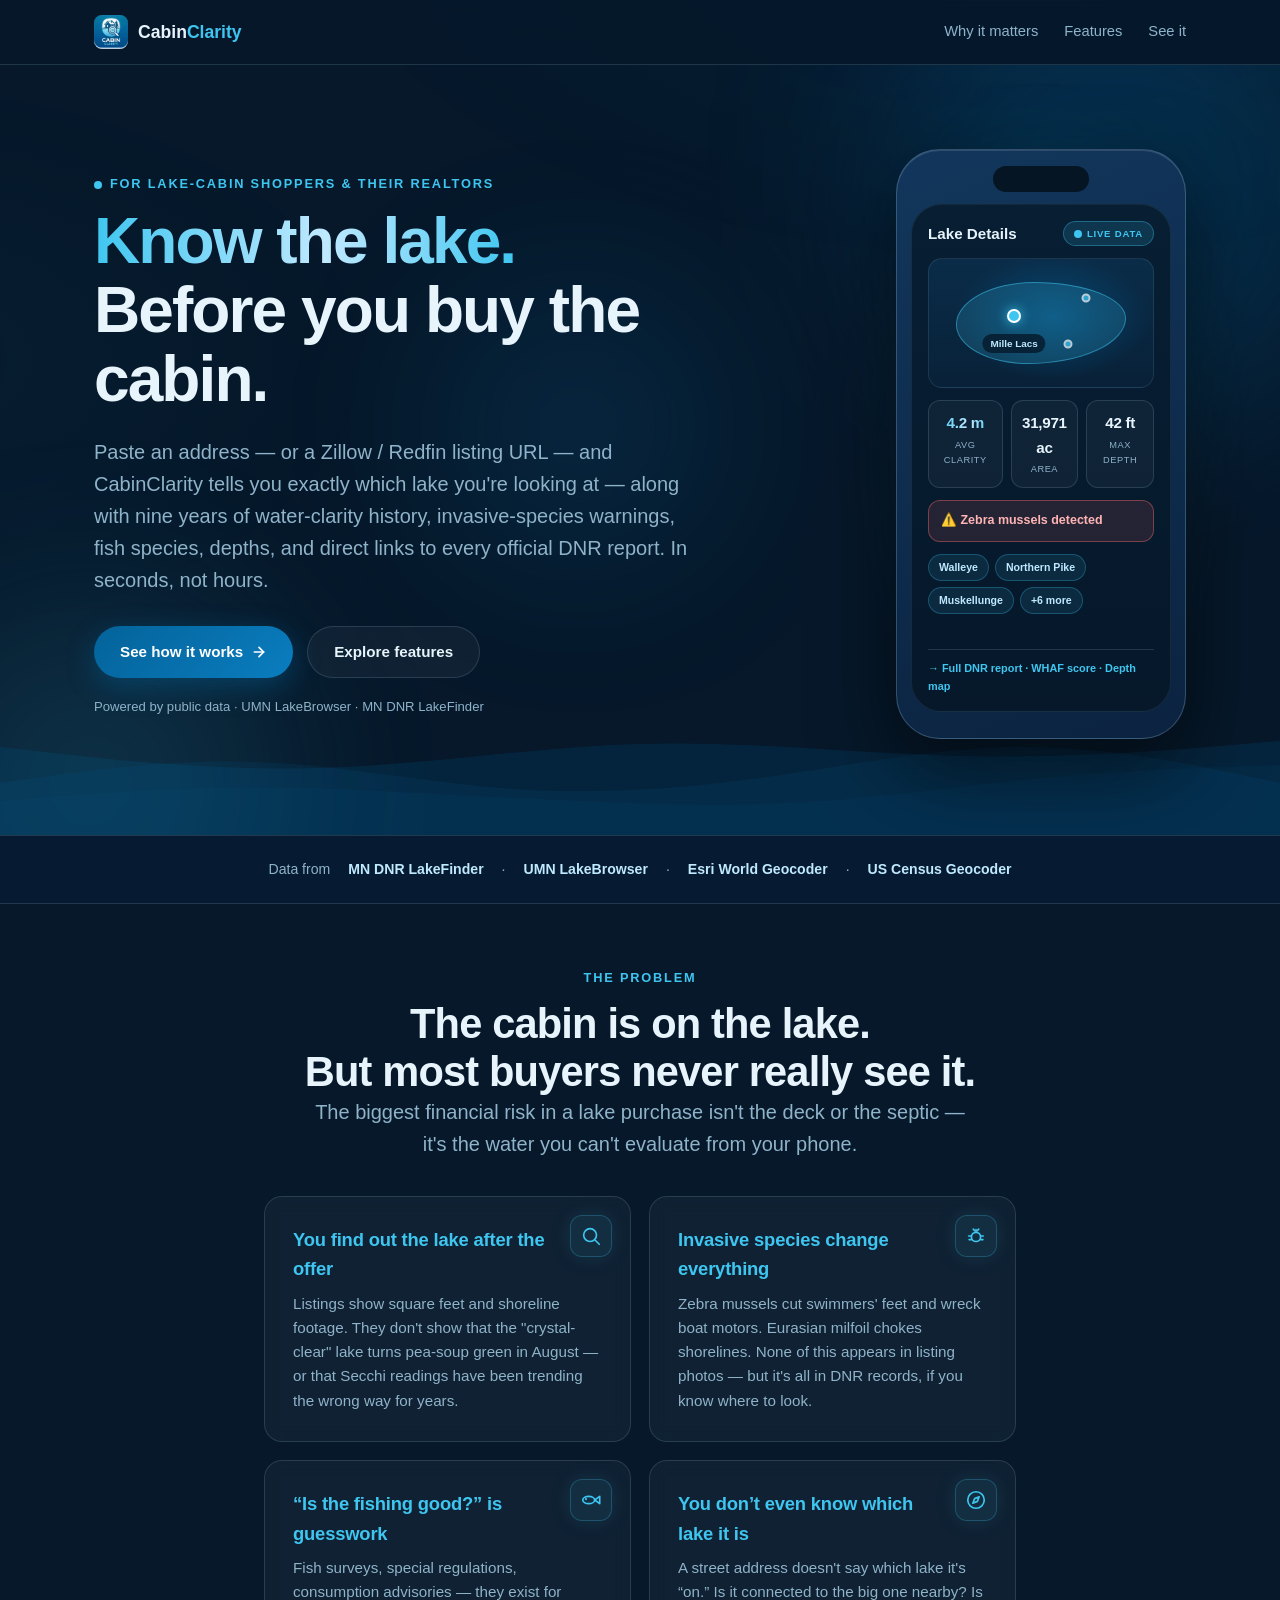
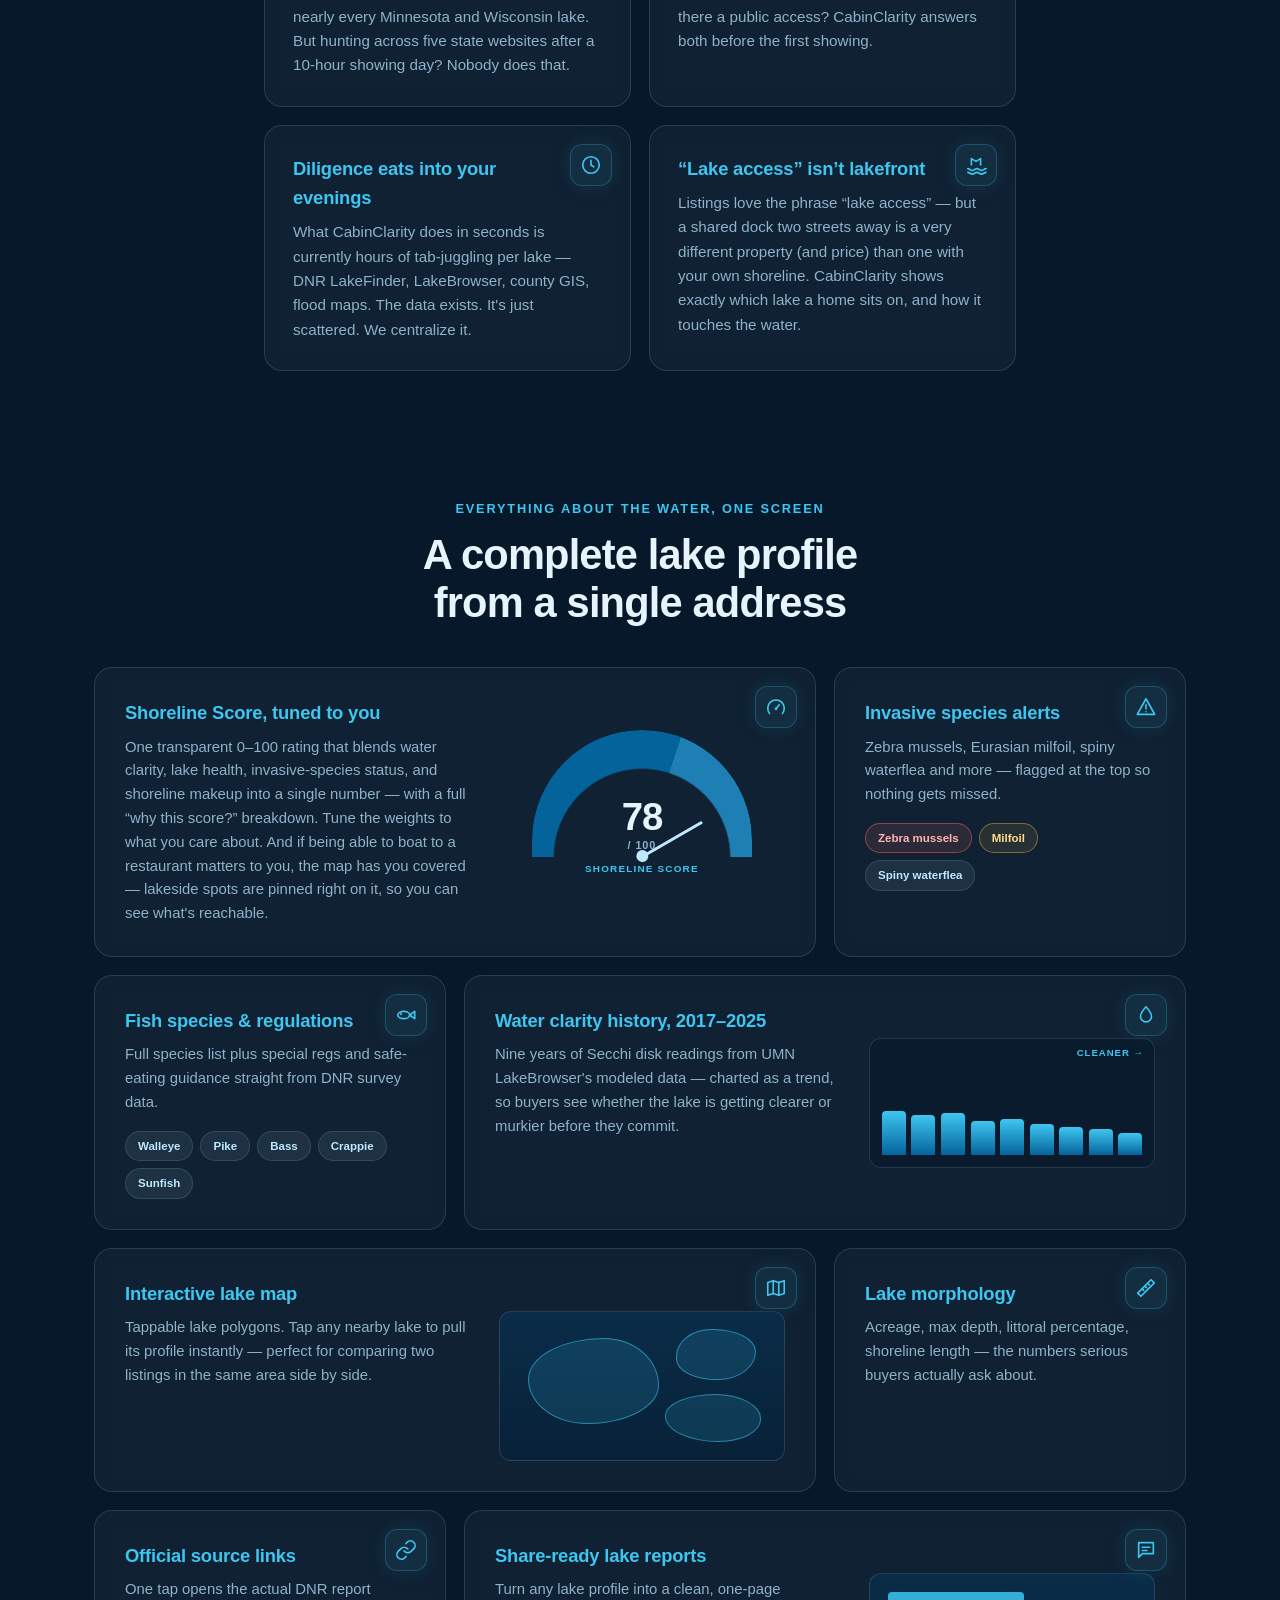
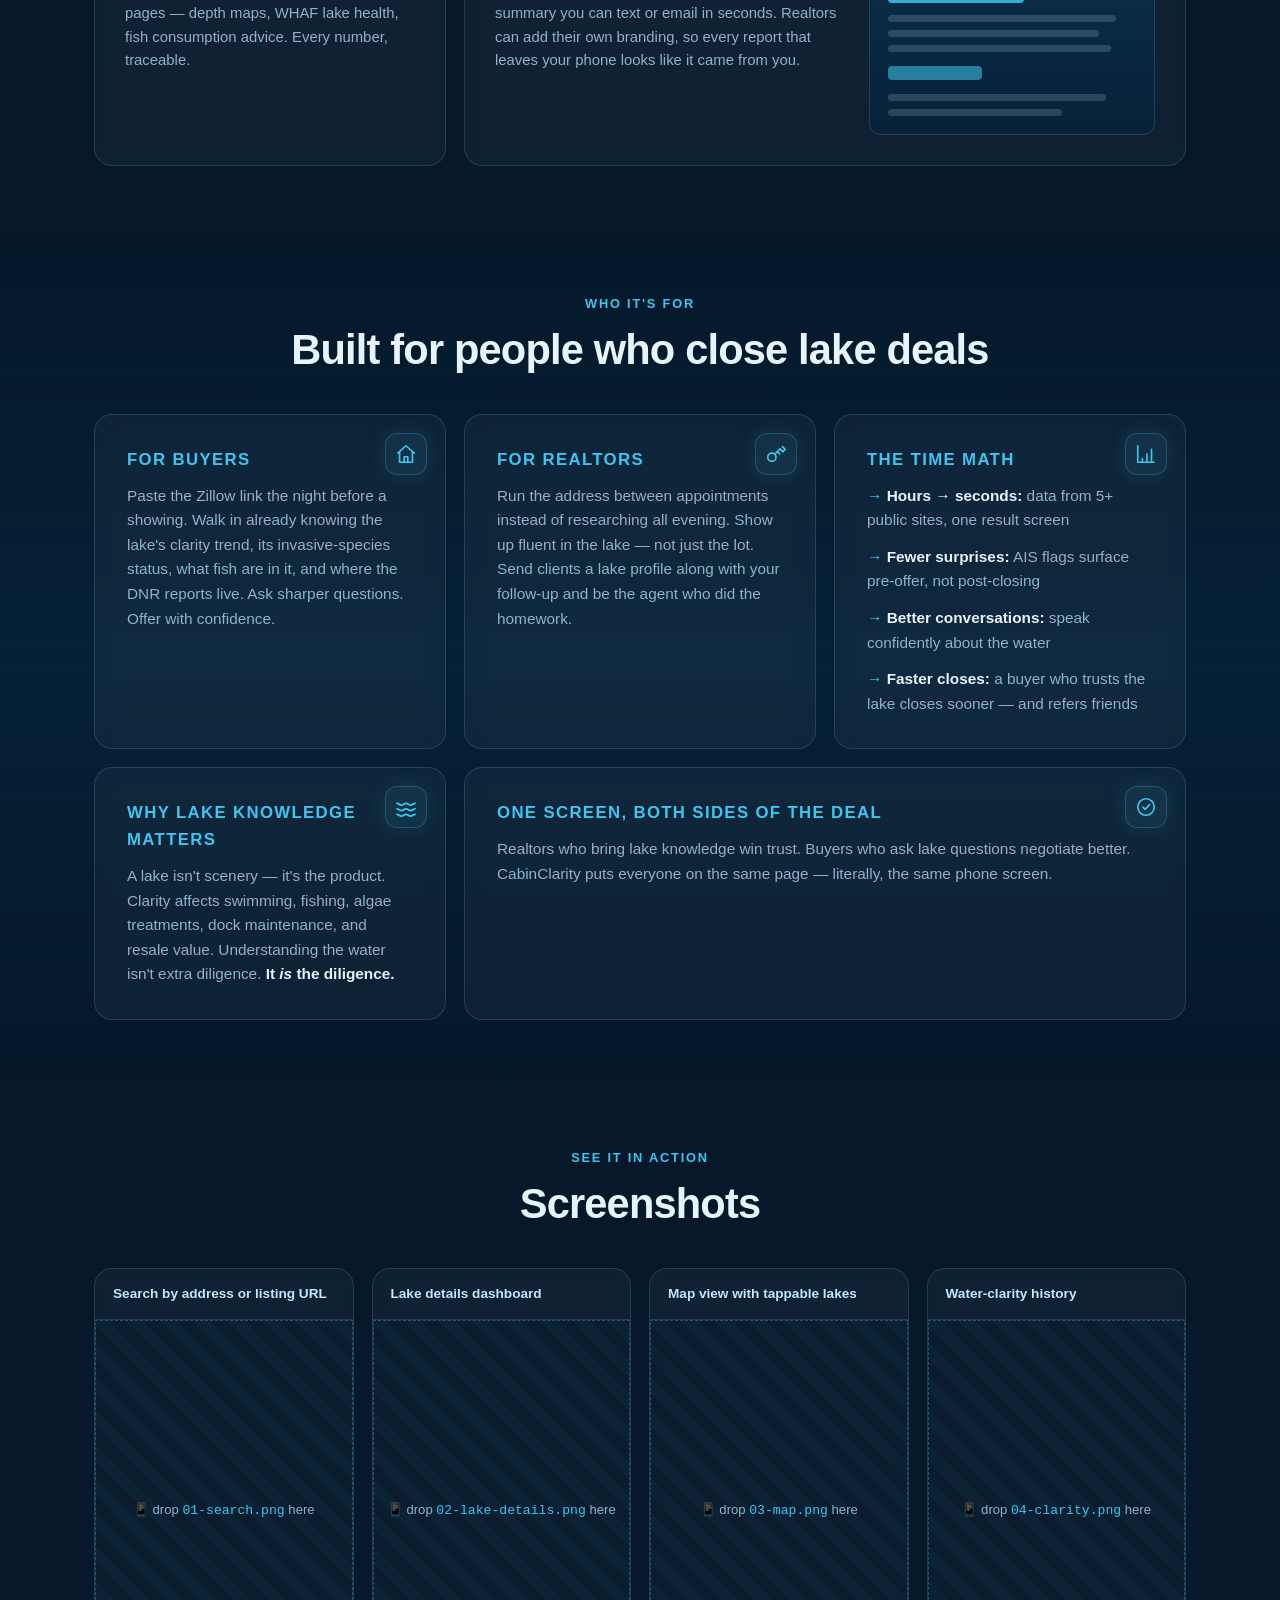
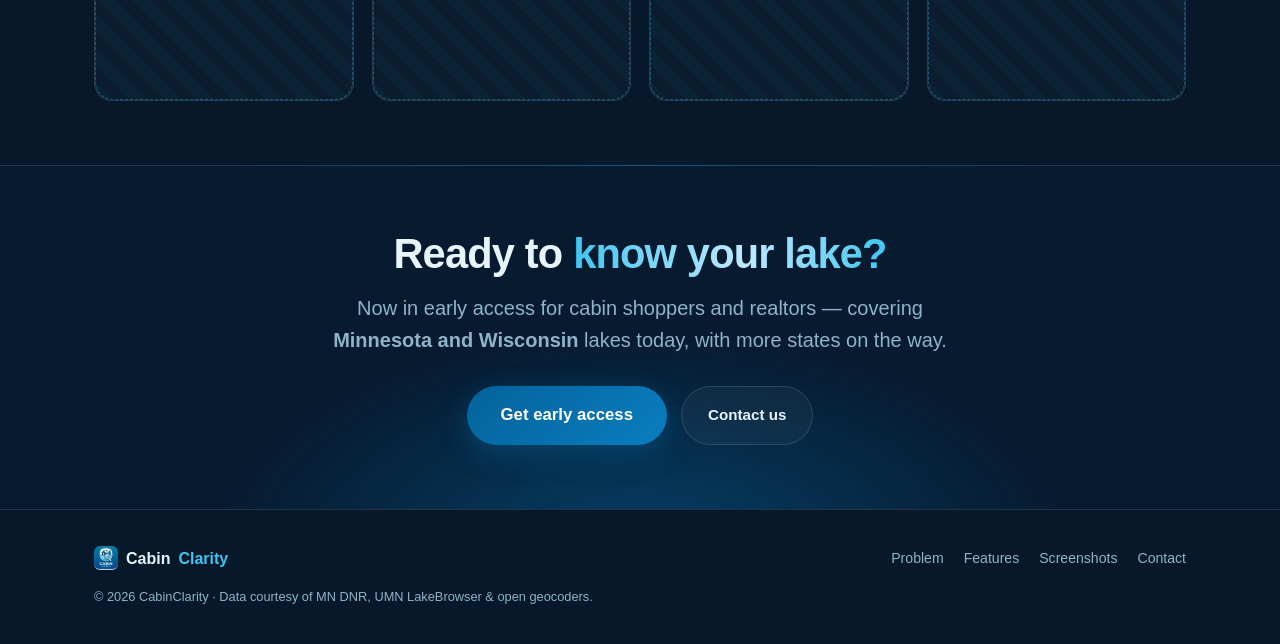
==== index.html @ c96aa9c8 "Marketing site: initial public repo (split from app)" ====
<!doctype html>
<html lang="en" class="no-js">
  <head>
    <meta charset="UTF-8" />
    <meta
      name="viewport"
      content="width=device-width, initial-scale=1.0, viewport-fit=cover"
    />
    <title>CabinClarity — Know the Lake Before You Buy</title>
    <meta
      name="description"
      content="Enter an address or Zillow/Redfin listing URL and instantly see which Minnesota or Wisconsin lake it's on — with clarity history, invasive species alerts, fish species, depth data, and official DNR reports. Built for lake-cabin shoppers and the realtors who serve them. More states coming soon."
    />
    <meta
      property="og:title"
      content="CabinClarity — Know the Lake Before You Buy"
    />
    <meta
      property="og:description"
      content="Clarity history, invasive species, fish lists & DNR deep links for any Minnesota or Wisconsin lake-cabin address. In seconds."
    />
    <meta property="og:type" content="website" />
    <meta property="og:url" content="https://cabinclarity.app/" />
    <meta
      property="og:image"
      content="https://cabinclarity.app/assets/icon.png"
    />
    <meta property="og:site_name" content="CabinClarity" />
    <link rel="canonical" href="https://cabinclarity.app/" />
    <link rel="icon" href="assets/favicon.png" type="image/png" />
    <link rel="apple-touch-icon" href="assets/icon.png" />
    <link rel="stylesheet" href="style.css" />
    <script type="application/ld+json">
      {
        "@context": "https://schema.org",
        "@type": "SoftwareApplication",
        "name": "CabinClarity",
        "operatingSystem": "iOS, Android",
        "url": "https://cabinclarity.app",
        "applicationCategory": "TravelApplication",
        "description": "Know the lake before you buy. Enter a listing address or URL and instantly get water-clarity history, invasive-species alerts, fish species, and official DNR data for that lake. Covers Minnesota and Wisconsin lakes.",
        "offers": { "@type": "Offer", "price": "0", "priceCurrency": "USD" }
      }
    </script>
  </head>
  <body>
    <div class="noise" aria-hidden="true"></div>

    <!-- ===== NAV ===== -->
    <header class="nav reveal">
      <div class="nav-inner container">
        <a class="brand" href="#top" aria-label="CabinClarity home">
          <img
            src="assets/icon.png"
            alt=""
            width="34"
            height="34"
            class="brand-icon"
          />
          <span>Cabin<b>Clarity</b></span>
        </a>
        <nav aria-label="Primary">
          <a href="#problem">Why it matters</a>
          <a href="#features">Features</a>
          <a href="#screens">See it</a>
        </nav>
      </div>
    </header>

    <main id="top">
      <!-- ===== HERO ===== -->
      <section class="hero">
        <div class="hero-bg" aria-hidden="true">
          <div class="orb orb-a"></div>
          <div class="orb orb-b"></div>
          <div class="orb orb-c"></div>
          <svg class="waves" viewBox="0 0 1440 320" preserveAspectRatio="none">
            <path
              fill="#04639A"
              fill-opacity="0.22"
              d="M0,160L60,170.7C120,181,240,203,360,197.3C480,192,600,160,720,154.7C840,149,960,171,1080,176C1200,181,1320,165,1380,157.3L1440,149L1440,320L0,320Z"
            ></path>
            <path
              fill="#04639A"
              fill-opacity="0.16"
              d="M0,224L48,213.3C96,203,192,181,288,186.7C384,192,480,224,576,234.7C672,245,768,235,864,213.3C960,192,1056,160,1152,160C1248,160,1344,192,1392,208L1440,224L1440,320L0,320Z"
            ></path>
            <path
              fill="#04639A"
              fill-opacity="0.10"
              d="M0,256L48,250C96,244,192,232,288,232C384,232,480,244,576,250.7C672,257,768,267,864,261.3C960,256,1056,234,1152,218.7C1248,203,1344,197,1392,194.7L1440,192L1440,320L0,320Z"
            ></path>
          </svg>
        </div>

        <div class="container hero-grid">
          <div class="hero-copy">
            <p class="eyebrow reveal">
              <span class="pulse-dot"></span> For lake-cabin shoppers &amp;
              their realtors
            </p>
            <h1 class="reveal">
              <span class="gradient-text">Know the lake.</span><br />Before you
              buy the cabin.
            </h1>
            <p class="lede reveal">
              Paste an address — or a Zillow / Redfin listing URL — and
              CabinClarity tells you exactly which lake you're looking at —
              along with nine years of water-clarity history, invasive-species
              warnings, fish species, depths, and direct links to every official
              DNR report. In seconds, not hours.
            </p>
            <div class="cta-row reveal">
              <a class="btn btn-primary" href="#screens">
                See how it works
                <svg
                  width="16"
                  height="16"
                  viewBox="0 0 24 24"
                  fill="none"
                  stroke="currentColor"
                  stroke-width="2.5"
                  stroke-linecap="round"
                  stroke-linejoin="round"
                >
                  <path d="M5 12h14"></path>
                  <path d="m12 5 7 7-7 7"></path>
                </svg>
              </a>
              <a class="btn btn-ghost" href="#features">Explore features</a>
            </div>
            <p class="micro reveal">
              Powered by public data · UMN LakeBrowser · MN DNR LakeFinder
            </p>
          </div>

          <!-- CSS-only phone mockup -->
          <div class="phone-wrap reveal">
            <div
              class="phone"
              role="img"
              aria-label="CabinClarity app showing lake details for Mille Lacs Lake"
            >
              <div class="phone-notch"></div>
              <div class="phone-screen">
                <div class="app-header">
                  <span class="app-title">Lake Details</span>
                  <span class="chip chip-live"
                    ><span class="pulse-dot"></span> LIVE DATA</span
                  >
                </div>
                <div class="map-strip" aria-hidden="true">
                  <div class="lake-shape"></div>
                  <div class="pin" style="--x: 38%; --y: 44%"></div>
                  <div class="pin small" style="--x: 70%; --y: 30%"></div>
                  <div class="pin small" style="--x: 62%; --y: 66%"></div>
                  <div class="map-label" style="--x: 38%; --y: 58%">
                    Mille Lacs
                  </div>
                </div>
                <div class="stat-row">
                  <div class="stat">
                    <span class="stat-num gradient-text">4.2 m</span>
                    <span class="stat-label">avg clarity</span>
                  </div>
                  <div class="stat">
                    <span class="stat-num">31,971 ac</span>
                    <span class="stat-label">area</span>
                  </div>
                  <div class="stat">
                    <span class="stat-num">42 ft</span>
                    <span class="stat-label">max depth</span>
                  </div>
                </div>
                <div class="alert-card">⚠️ Zebra mussels detected</div>
                <div class="fish-chips">
                  <span>Walleye</span><span>Northern Pike</span
                  ><span>Muskellunge</span><span>+6 more</span>
                </div>
                <div class="app-footer-link">
                  → Full DNR report · WHAF score · Depth map
                </div>
              </div>
            </div>
            <div class="phone-glow" aria-hidden="true"></div>
          </div>
        </div>
      </section>

      <!-- ===== DATA SOURCES STRIP ===== -->
      <section class="proof reveal">
        <div class="container proof-inner">
          <span>Data from</span>
          <strong>MN DNR LakeFinder</strong>
          <span>·</span>
          <strong>UMN LakeBrowser</strong>
          <span>·</span>
          <strong>Esri World Geocoder</strong>
          <span>·</span>
          <strong>US Census Geocoder</strong>
        </div>
      </section>

      <!-- ===== PROBLEM ===== -->
      <section id="problem" class="section problem">
        <div class="container narrow">
          <p class="eyebrow center reveal">The problem</p>
          <h2 class="center reveal">
            The cabin is on the lake.<br />But most buyers never really see it.
          </h2>
          <p class="center lede reveal">
            The biggest financial risk in a lake purchase isn't the deck or the
            septic — it's the water you can't evaluate from your phone.
          </p>

          <div class="risk-list">
            <article class="risk-card glass reveal">
              <span class="risk-icon" aria-hidden="true"
                ><svg
                  viewBox="0 0 24 24"
                  fill="none"
                  stroke="currentColor"
                  stroke-width="1.8"
                  stroke-linecap="round"
                  stroke-linejoin="round"
                >
                  <circle cx="11" cy="11" r="7"></circle>
                  <path d="m21 21-4.35-4.35"></path></svg
              ></span>
              <h3>You find out the lake after the offer</h3>
              <p>
                Listings show square feet and shoreline footage. They don't show
                that the "crystal-clear" lake turns pea-soup green in August —
                or that Secchi readings have been trending the wrong way for
                years.
              </p>
            </article>
            <article class="risk-card glass reveal">
              <span class="risk-icon" aria-hidden="true"
                ><svg
                  viewBox="0 0 24 24"
                  fill="none"
                  stroke="currentColor"
                  stroke-width="1.8"
                  stroke-linecap="round"
                  stroke-linejoin="round"
                >
                  <circle cx="12" cy="13" r="5"></circle>
                  <path d="M12 8V5"></path>
                  <path d="m9 4.5 1.6 1.8"></path>
                  <path d="M15 4.5 13.4 6.3"></path>
                  <path d="M7 12H4"></path>
                  <path d="M7 16H4.5"></path>
                  <path d="M17 12h3"></path>
                  <path d="M17 16h2.5"></path></svg
              ></span>
              <h3>Invasive species change everything</h3>
              <p>
                Zebra mussels cut swimmers' feet and wreck boat motors. Eurasian
                milfoil chokes shorelines. None of this appears in listing
                photos — but it's all in DNR records, if you know where to look.
              </p>
            </article>
            <article class="risk-card glass reveal">
              <span class="risk-icon" aria-hidden="true"
                ><svg
                  viewBox="0 0 24 24"
                  fill="none"
                  stroke="currentColor"
                  stroke-width="1.8"
                  stroke-linecap="round"
                  stroke-linejoin="round"
                >
                  <ellipse cx="9.5" cy="12" rx="6.5" ry="4"></ellipse>
                  <path d="m16 12 5.5-4v8z"></path>
                  <circle cx="6.5" cy="11" r="0.4"></circle></svg
              ></span>
              <h3>“Is the fishing good?” is guesswork</h3>
              <p>
                Fish surveys, special regulations, consumption advisories — they
                exist for nearly every Minnesota and Wisconsin lake. But hunting
                across five state websites after a 10-hour showing day? Nobody
                does that.
              </p>
            </article>
            <article class="risk-card glass reveal">
              <span class="risk-icon" aria-hidden="true"
                ><svg
                  viewBox="0 0 24 24"
                  fill="none"
                  stroke="currentColor"
                  stroke-width="1.8"
                  stroke-linecap="round"
                  stroke-linejoin="round"
                >
                  <circle cx="12" cy="12" r="9"></circle>
                  <path d="m15.5 8.5-2 5-5 2 2-5z"></path></svg
              ></span>
              <h3>You don’t even know which lake it is</h3>
              <p>
                A street address doesn't say which lake it's “on.” Is it
                connected to the big one nearby? Is there a public access?
                CabinClarity answers both before the first showing.
              </p>
            </article>
            <article class="risk-card glass reveal">
              <span class="risk-icon" aria-hidden="true"
                ><svg
                  viewBox="0 0 24 24"
                  fill="none"
                  stroke="currentColor"
                  stroke-width="1.8"
                  stroke-linecap="round"
                  stroke-linejoin="round"
                >
                  <circle cx="12" cy="12" r="9"></circle>
                  <path d="M12 7v5l3 2"></path></svg
              ></span>
              <h3>Diligence eats into your evenings</h3>
              <p>
                What CabinClarity does in seconds is currently hours of
                tab-juggling per lake — DNR LakeFinder, LakeBrowser, county GIS,
                flood maps. The data exists. It's just scattered. We centralize
                it.
              </p>
            </article>

            <article class="risk-card glass reveal">
              <span class="risk-icon" aria-hidden="true"
                ><svg
                  viewBox="0 0 24 24"
                  fill="none"
                  stroke="currentColor"
                  stroke-width="1.8"
                  stroke-linecap="round"
                  stroke-linejoin="round"
                >
                  <path
                    d="M3 16c2.5 0 2.5 2 5 2s2.5-2 5-2 2.5 2 5 2 2.5-2 5-2"
                  ></path>
                  <path
                    d="M3 20c2.5 0 2.5 2 5 2s2.5-2 5-2 2.5 2 5 2 2.5-2 5-2"
                  ></path>
                  <path d="M7 12V5l5 3 5-3v7"></path>
                </svg>
              </span>
              <h3>“Lake access” isn’t lakefront</h3>
              <p>
                Listings love the phrase “lake access” — but a shared dock two
                streets away is a very different property (and price) than one
                with your own shoreline. CabinClarity shows exactly which lake a
                home sits on, and how it touches the water.
              </p>
            </article>
          </div>
        </div>
      </section>

      <!-- ===== FEATURES BENTO ===== -->
      <section id="features" class="section features">
        <div class="container">
          <p class="eyebrow center reveal">
            Everything about the water, one screen
          </p>
          <h2 class="center reveal">
            A complete lake profile<br />from a single address
          </h2>

          <div class="bento">
            <article class="bento-item wide glass reveal">
              <div class="bento-content">
                <span class="bento-icon" aria-hidden="true"
                  ><svg
                    viewBox="0 0 24 24"
                    fill="none"
                    stroke="currentColor"
                    stroke-width="1.8"
                    stroke-linecap="round"
                    stroke-linejoin="round"
                  >
                    <path d="M5 19a9 9 0 1 1 14 0"></path>
                    <path d="m12 14 3.5-4.5"></path>
                    <circle cx="12" cy="14" r="0.6"></circle></svg
                ></span>
                <h3>Shoreline Score, tuned to you</h3>
                <p>
                  One transparent 0–100 rating that blends water clarity, lake
                  health, invasive-species status, and shoreline makeup into a
                  single number — with a full “why this score?” breakdown. Tune
                  the weights to what you care about. And if being able to boat
                  to a restaurant matters to you, the map has you covered —
                  lakeside spots are pinned right on it, so you can see what's
                  reachable.
                </p>
              </div>
              <div
                class="gauge"
                role="img"
                aria-label="Example Shoreline Score gauge showing 78 out of 100"
              >
                <div class="gauge-arc"></div>
                <div class="gauge-needle"></div>
                <div class="gauge-readout"><b>78</b><span>/ 100</span></div>
                <em>Shoreline Score</em>
              </div>
            </article>

            <article class="bento-item glass reveal">
              <span class="bento-icon" aria-hidden="true"
                ><svg
                  viewBox="0 0 24 24"
                  fill="none"
                  stroke="currentColor"
                  stroke-width="1.8"
                  stroke-linecap="round"
                  stroke-linejoin="round"
                >
                  <path d="M12 3 2.5 20h19L12 3z"></path>
                  <path d="M12 9.5V14"></path>
                  <path d="M12 17.2h.01"></path></svg
              ></span>
              <h3>Invasive species alerts</h3>
              <p>
                Zebra mussels, Eurasian milfoil, spiny waterflea and more —
                flagged at the top so nothing gets missed.
              </p>
              <ul class="taglist" aria-hidden="true">
                <li class="danger">Zebra mussels</li>
                <li class="warn">Milfoil</li>
                <li>Spiny waterflea</li>
              </ul>
            </article>

            <article class="bento-item glass reveal">
              <span class="bento-icon" aria-hidden="true"
                ><svg
                  viewBox="0 0 24 24"
                  fill="none"
                  stroke="currentColor"
                  stroke-width="1.8"
                  stroke-linecap="round"
                  stroke-linejoin="round"
                >
                  <ellipse cx="9.5" cy="12" rx="6.5" ry="4"></ellipse>
                  <path d="m16 12 5.5-4v8z"></path>
                  <circle cx="6.5" cy="11" r="0.4"></circle></svg
              ></span>
              <h3>Fish species &amp; regulations</h3>
              <p>
                Full species list plus special regs and safe-eating guidance
                straight from DNR survey data.
              </p>
              <ul class="taglist" aria-hidden="true">
                <li>Walleye</li>
                <li>Pike</li>
                <li>Bass</li>
                <li>Crappie</li>
                <li>Sunfish</li>
              </ul>
            </article>

            <article class="bento-item wide glass reveal">
              <div class="bento-content">
                <span class="bento-icon" aria-hidden="true"
                  ><svg
                    viewBox="0 0 24 24"
                    fill="none"
                    stroke="currentColor"
                    stroke-width="1.8"
                    stroke-linecap="round"
                    stroke-linejoin="round"
                  >
                    <path
                      d="M12 3s6 6.6 6 10.5a6 6 0 0 1-12 0C6 9.6 12 3 12 3z"
                    ></path></svg
                ></span>
                <h3>Water clarity history, 2017–2025</h3>
                <p>
                  Nine years of Secchi disk readings from UMN LakeBrowser's
                  modeled data — charted as a trend, so buyers see whether the
                  lake is getting clearer or murkier before they commit.
                </p>
              </div>
              <div
                class="chart"
                role="img"
                aria-label="Example water clarity trend improving year over year"
              >
                <span style="--v: 42%"></span><span style="--v: 38%"></span
                ><span style="--v: 40%"></span><span style="--v: 33%"></span
                ><span style="--v: 35%"></span><span style="--v: 30%"></span
                ><span style="--v: 27%"></span><span style="--v: 25%"></span
                ><span style="--v: 21%"></span>
                <em>Cleaner →</em>
              </div>
            </article>

            <article class="bento-item wide glass reveal">
              <div class="bento-content">
                <span class="bento-icon" aria-hidden="true"
                  ><svg
                    viewBox="0 0 24 24"
                    fill="none"
                    stroke="currentColor"
                    stroke-width="1.8"
                    stroke-linecap="round"
                    stroke-linejoin="round"
                  >
                    <path d="M9 4 3 6v14l6-2 6 2 6-2V4l-6 2-6-2z"></path>
                    <path d="M9 4v14"></path>
                    <path d="M15 6v14"></path></svg
                ></span>
                <h3>Interactive lake map</h3>
                <p>
                  Tappable lake polygons. Tap any nearby lake to pull its
                  profile instantly — perfect for comparing two listings in the
                  same area side by side.
                </p>
              </div>
              <div class="mini-map" aria-hidden="true">
                <div class="polygon p1"></div>
                <div class="polygon p2"></div>
                <div class="polygon p3"></div>
              </div>
            </article>

            <article class="bento-item glass reveal">
              <span class="bento-icon" aria-hidden="true"
                ><svg
                  viewBox="0 0 24 24"
                  fill="none"
                  stroke="currentColor"
                  stroke-width="1.8"
                  stroke-linecap="round"
                  stroke-linejoin="round"
                >
                  <path d="M3 17.5 17.5 3 21 6.5 6.5 21z"></path>
                  <path d="m8 13 1.5 1.5"></path>
                  <path d="m11 10 1.5 1.5"></path>
                  <path d="m14 7 1.5 1.5"></path></svg
              ></span>
              <h3>Lake morphology</h3>
              <p>
                Acreage, max depth, littoral percentage, shoreline length — the
                numbers serious buyers actually ask about.
              </p>
            </article>

            <article class="bento-item solo glass reveal">
              <span class="bento-icon" aria-hidden="true"
                ><svg
                  viewBox="0 0 24 24"
                  fill="none"
                  stroke="currentColor"
                  stroke-width="1.8"
                  stroke-linecap="round"
                  stroke-linejoin="round"
                >
                  <path
                    d="M10 13a5 5 0 0 0 7.54.54l3-3a5 5 0 0 0-7.07-7.07l-1.72 1.71"
                  ></path>
                  <path
                    d="M14 11a5 5 0 0 0-7.54-.54l-3 3a5 5 0 0 0 7.07 7.07l1.71-1.71"
                  ></path></svg
              ></span>
              <h3>Official source links</h3>
              <p>
                One tap opens the actual DNR report pages — depth maps, WHAF
                lake health, fish consumption advice. Every number, traceable.
              </p>
            </article>

            <article class="bento-item wide glass reveal">
              <div class="bento-content">
                <span class="bento-icon" aria-hidden="true"
                  ><svg
                    viewBox="0 0 24 24"
                    fill="none"
                    stroke="currentColor"
                    stroke-width="1.8"
                    stroke-linecap="round"
                    stroke-linejoin="round"
                  >
                    <path d="M4 4h16v12H8l-4 4V4z"></path>
                    <path d="M8 9h8"></path>
                    <path d="M8 12.5h5"></path></svg
                ></span>
                <h3>Share-ready lake reports</h3>
                <p>
                  Turn any lake profile into a clean, one-page summary you can
                  text or email in seconds. Realtors can add their own branding,
                  so every report that leaves your phone looks like it came from
                  you.
                </p>
              </div>
              <div class="mini-doc" aria-hidden="true">
                <i class="doc-title"></i>
                <i></i><i></i><i></i>
                <i class="doc-score"></i>
                <i></i><i></i>
              </div>
            </article>
          </div>
        </div>
      </section>

      <!-- ===== AUDIENCE / TIME SAVED ===== -->
      <section class="section audience">
        <div class="container">
          <p class="eyebrow center reveal">Who it's for</p>
          <h2 class="center reveal">Built for people who close lake deals</h2>

          <div class="audience-grid">
            <article class="glass audience-card reveal">
              <span class="big-emoji" aria-hidden="true"
                ><svg
                  viewBox="0 0 24 24"
                  fill="none"
                  stroke="currentColor"
                  stroke-width="1.8"
                  stroke-linecap="round"
                  stroke-linejoin="round"
                >
                  <path d="m3 11 9-8 9 8"></path>
                  <path d="M5 9.5V21h14V9.5"></path>
                  <path d="M10 21v-6h4v6"></path></svg
              ></span>
              <h3>For Buyers</h3>
              <p>
                Paste the Zillow link the night before a showing. Walk in
                already knowing the lake's clarity trend, its invasive-species
                status, what fish are in it, and where the DNR reports live. Ask
                sharper questions. Offer with confidence.
              </p>
            </article>
            <article class="glass audience-card reveal">
              <span class="big-emoji" aria-hidden="true"
                ><svg
                  viewBox="0 0 24 24"
                  fill="none"
                  stroke="currentColor"
                  stroke-width="1.8"
                  stroke-linecap="round"
                  stroke-linejoin="round"
                >
                  <circle cx="7.5" cy="15.5" r="4.5"></circle>
                  <path d="m10.7 12.3 5.3-5.3"></path>
                  <path d="m13.5 9.5 2.5 2.5"></path>
                  <path d="m16.5 6.5 3 3"></path>
                  <path d="M19.5 9.5 22 7l-3-3"></path></svg
              ></span>
              <h3>For Realtors</h3>
              <p>
                Run the address between appointments instead of researching all
                evening. Show up fluent in the lake — not just the lot. Send
                clients a lake profile along with your follow-up and be the
                agent who did the homework.
              </p>
            </article>
            <article class="glass audience-card reveal">
              <span class="big-emoji" aria-hidden="true"
                ><svg
                  viewBox="0 0 24 24"
                  fill="none"
                  stroke="currentColor"
                  stroke-width="1.8"
                  stroke-linecap="round"
                  stroke-linejoin="round"
                >
                  <path d="M3 3v18h18"></path>
                  <path d="M8 17v4"></path>
                  <path d="M13 12v9"></path>
                  <path d="M18 7v14"></path></svg
              ></span>
              <h3>The time math</h3>
              <ul>
                <li>
                  <b>Hours → seconds:</b> data from 5+ public sites, one result
                  screen
                </li>
                <li>
                  <b>Fewer surprises:</b> AIS flags surface pre-offer, not
                  post-closing
                </li>
                <li>
                  <b>Better conversations:</b> speak confidently about the water
                </li>
                <li>
                  <b>Faster closes:</b> a buyer who trusts the lake closes
                  sooner — and refers friends
                </li>
              </ul>
            </article>
            <article class="glass audience-card reveal">
              <span class="big-emoji" aria-hidden="true"
                ><svg
                  viewBox="0 0 24 24"
                  fill="none"
                  stroke="currentColor"
                  stroke-width="1.8"
                  stroke-linecap="round"
                  stroke-linejoin="round"
                >
                  <path
                    d="M2 8c2.5 0 2.5 2 5 2s2.5-2 5-2 2.5 2 5 2 2.5-2 5-2"
                  ></path>
                  <path
                    d="M2 14c2.5 0 2.5 2 5 2s2.5-2 5-2 2.5 2 5 2 2.5-2 5-2"
                  ></path>
                  <path
                    d="M2 20c2.5 0 2.5 2 5 2s2.5-2 5-2 2.5 2 5 2 2.5-2 5-2"
                  ></path></svg
              ></span>
              <h3>Why lake knowledge matters</h3>
              <p>
                A lake isn't scenery — it's the product. Clarity affects
                swimming, fishing, algae treatments, dock maintenance, and
                resale value. Understanding the water isn't extra diligence.
                <b>It <em>is</em> the diligence.</b>
              </p>
            </article>
            <article class="glass audience-card full reveal">
              <span class="big-emoji" aria-hidden="true"
                ><svg
                  viewBox="0 0 24 24"
                  fill="none"
                  stroke="currentColor"
                  stroke-width="1.8"
                  stroke-linecap="round"
                  stroke-linejoin="round"
                >
                  <circle cx="12" cy="12" r="9"></circle>
                  <path d="m8.5 12 2.5 2.5 5-5"></path></svg
              ></span>
              <h3>One screen, both sides of the deal</h3>
              <p>
                Realtors who bring lake knowledge win trust. Buyers who ask lake
                questions negotiate better. CabinClarity puts everyone on the
                same page — literally, the same phone screen.
              </p>
            </article>
          </div>
        </div>
      </section>

      <!-- ===== SCREENSHOTS ===== -->
      <section id="screens" class="section screens">
        <div class="container">
          <p class="eyebrow center reveal">See it in action</p>
          <h2 class="center reveal">Screenshots</h2>
          <div class="shot-grid">
            <figure class="shot glass reveal">
              <figcaption>Search by address or listing URL</figcaption>
              <div class="shot-img placeholder">
                <span>📱 drop <code>01-search.png</code> here</span>
              </div>
            </figure>
            <figure class="shot glass reveal">
              <figcaption>Lake details dashboard</figcaption>
              <div class="shot-img placeholder">
                <span>📱 drop <code>02-lake-details.png</code> here</span>
              </div>
            </figure>
            <figure class="shot glass reveal">
              <figcaption>Map view with tappable lakes</figcaption>
              <div class="shot-img placeholder">
                <span>📱 drop <code>03-map.png</code> here</span>
              </div>
            </figure>
            <figure class="shot glass reveal">
              <figcaption>Water-clarity history</figcaption>
              <div class="shot-img placeholder">
                <span>📱 drop <code>04-clarity.png</code> here</span>
              </div>
            </figure>
          </div>
        </div>
      </section>

      <!-- ===== FINAL CTA ===== -->
      <section class="section final-cta">
        <div class="container narrow center">
          <h2 class="reveal">
            Ready to <span class="gradient-text">know your lake?</span>
          </h2>
          <p class="lede center reveal">
            Now in early access for cabin shoppers and realtors — covering
            <strong>Minnesota and Wisconsin</strong> lakes today, with more
            states on the way.
          </p>
          <div class="cta-row center reveal">
            <a
              class="btn btn-primary btn-lg"
              href="mailto:hello@cabinclarity.app?subject=Early%20access"
              >Get early access</a
            >
            <a class="btn btn-ghost" href="mailto:hello@cabinclarity.app"
              >Contact us</a
            >
          </div>
        </div>
      </section>
    </main>

    <footer class="footer">
      <div class="container footer-inner">
        <div class="footer-brand">
          <img src="assets/icon.png" alt="" width="24" height="24" /> Cabin<b
            >Clarity</b
          >
        </div>
        <nav aria-label="Footer">
          <a href="#problem">Problem</a>
          <a href="#features">Features</a>
          <a href="#screens">Screenshots</a>
          <a href="mailto:hello@cabinclarity.app">Contact</a>
        </nav>
        <small
          >© 2026 CabinClarity · Data courtesy of MN DNR, UMN LakeBrowser &amp;
          open geocoders.</small
        >
      </div>
    </footer>

    <script src="script.js" defer></script>
  </body>
</html>
---- style.css ----
/* ============================================================
   CabinClarity marketing site — style.css
   Palette derived from assets/images/icon.png:
     navy    #06182A  (page background, deep water)
     brand   #04639A  (primary blue, icon base)
     cyan    #3EC6F0  (accent, icon highlight)
     ice     #BFE9FF  (subtle text/borders)
   No frameworks. No build step. Pure CSS.
   ============================================================ */

:root {
  --navy: #06182a;
  --navy-2: #0a2440;
  --brand: #04639a;
  --cyan: #3ec6f0;
  --ice: #bfe9ff;
  --text: #e8f4fc;
  --muted: #8fb3c9;
  --glass: rgba(255, 255, 255, 0.04);
  --glass-border: rgba(191, 233, 255, 0.14);
  --danger: #ff6b6b;
  --warn: #ffc24b;
  --radius: 18px;
  --container: 1140px;
  --font:
    -apple-system, BlinkMacSystemFont, "Segoe UI", Roboto, "Helvetica Neue",
    Arial, sans-serif;
}

* {
  margin: 0;
  padding: 0;
  box-sizing: border-box;
}

html {
  scroll-behavior: smooth;
  scroll-padding-top: 84px;
}

@media (prefers-reduced-motion: reduce) {
  html {
    scroll-behavior: auto;
  }
  *,
  *::before,
  *::after {
    animation-duration: 0.01ms !important;
    animation-iteration-count: 1 !important;
    transition-duration: 0.01ms !important;
  }
  .reveal {
    opacity: 1 !important;
    transform: none !important;
  }
}

body {
  font-family: var(--font);
  background: var(--navy);
  color: var(--text);
  line-height: 1.6;
  overflow-x: hidden;
  -webkit-font-smoothing: antialiased;
}

img {
  max-width: 100%;
  display: block;
}

.container {
  max-width: var(--container);
  margin: 0 auto;
  padding: 0 24px;
}
.container.narrow {
  max-width: 800px;
}
.center {
  text-align: center;
}

/* ---------- background texture ---------- */
.noise {
  position: fixed;
  inset: 0;
  z-index: 0;
  pointer-events: none;
  opacity: 0.35;
  background:
    radial-gradient(
      1200px 600px at 80% -10%,
      rgba(4, 99, 154, 0.28),
      transparent 60%
    ),
    radial-gradient(
      900px 500px at -10% 40%,
      rgba(62, 198, 240, 0.1),
      transparent 60%
    );
}

main {
  position: relative;
  z-index: 1;
}

/* ---------- typography ---------- */
h1 {
  font-size: clamp(2.4rem, 5.5vw, 4rem);
  line-height: 1.08;
  letter-spacing: -0.03em;
  font-weight: 800;
}
h2 {
  font-size: clamp(1.8rem, 4vw, 2.6rem);
  line-height: 1.15;
  letter-spacing: -0.02em;
  font-weight: 800;
}
h3 {
  font-size: 1.15rem;
  font-weight: 700;
  letter-spacing: -0.01em;
}

.gradient-text {
  background: linear-gradient(92deg, var(--cyan), var(--ice) 55%, var(--cyan));
  -webkit-background-clip: text;
  background-clip: text;
  -webkit-text-fill-color: transparent;
  color: transparent;
}

.lede {
  font-size: clamp(1.05rem, 1.8vw, 1.25rem);
  color: var(--muted);
  max-width: 60ch;
}
.lede.center {
  margin-inline: auto;
}

.eyebrow {
  display: inline-flex;
  align-items: center;
  gap: 8px;
  font-size: 0.8rem;
  font-weight: 700;
  letter-spacing: 0.14em;
  text-transform: uppercase;
  color: var(--cyan);
  margin-bottom: 12px;
}
.eyebrow.center {
  display: flex;
  justify-content: center;
}

.micro {
  font-size: 0.82rem;
  color: var(--muted);
  margin-top: 18px;
}

.pulse-dot {
  width: 8px;
  height: 8px;
  border-radius: 50%;
  background: var(--cyan);
  box-shadow: 0 0 0 0 rgba(62, 198, 240, 0.6);
  animation: pulse 2.2s infinite;
  display: inline-block;
  flex: none;
}
@keyframes pulse {
  0% {
    box-shadow: 0 0 0 0 rgba(62, 198, 240, 0.55);
  }
  70% {
    box-shadow: 0 0 0 10px rgba(62, 198, 240, 0);
  }
  100% {
    box-shadow: 0 0 0 0 rgba(62, 198, 240, 0);
  }
}

/* ---------- nav ---------- */
.nav {
  position: sticky;
  top: 0;
  z-index: 50;
  backdrop-filter: blur(14px);
  -webkit-backdrop-filter: blur(14px);
  background: rgba(6, 24, 42, 0.72);
  border-bottom: 1px solid var(--glass-border);
}
.nav-inner {
  display: flex;
  align-items: center;
  justify-content: space-between;
  height: 64px;
}
.brand {
  display: inline-flex;
  align-items: center;
  gap: 10px;
  color: var(--text);
  text-decoration: none;
  font-size: 1.1rem;
  font-weight: 600;
}
.brand b {
  color: var(--cyan);
  font-weight: 800;
}
.brand-icon {
  border-radius: 8px;
}
.nav nav {
  display: flex;
  gap: 26px;
}
.nav nav a {
  color: var(--muted);
  text-decoration: none;
  font-size: 0.92rem;
  font-weight: 500;
  transition: color 0.2s ease;
}
.nav nav a:hover {
  color: var(--cyan);
}
@media (max-width: 640px) {
  .nav nav {
    display: none;
  }
}

/* ---------- buttons ---------- */
.btn {
  display: inline-flex;
  align-items: center;
  gap: 8px;
  padding: 13px 26px;
  border-radius: 999px;
  font-size: 0.95rem;
  font-weight: 700;
  text-decoration: none;
  transition:
    transform 0.2s ease,
    box-shadow 0.2s ease,
    background 0.2s ease;
}
.btn:hover {
  transform: translateY(-2px);
}
.btn-primary {
  background: linear-gradient(135deg, var(--brand), #0a7dbf);
  color: #fff;
  box-shadow: 0 8px 28px rgba(4, 99, 154, 0.45);
}
.btn-primary:hover {
  box-shadow: 0 12px 36px rgba(62, 198, 240, 0.35);
}
.btn-ghost {
  color: var(--text);
  border: 1px solid var(--glass-border);
  background: var(--glass);
}
.btn-ghost:hover {
  border-color: var(--cyan);
  color: var(--cyan);
}
.btn-lg {
  padding: 16px 34px;
  font-size: 1.05rem;
}
.cta-row {
  display: flex;
  gap: 14px;
  flex-wrap: wrap;
  margin-top: 30px;
}
.cta-row.center {
  justify-content: center;
}

/* ---------- glass card base ---------- */
.glass {
  background: var(--glass);
  border: 1px solid var(--glass-border);
  border-radius: var(--radius);
  backdrop-filter: blur(8px);
  -webkit-backdrop-filter: blur(8px);
}

/* ---------- icons: corner badge chips ----------
   Icons are absolutely-positioned glass chips in each card's top-right
   corner, so titles run the full card width and no icon row eats space. */
.risk-icon svg,
.bento-icon svg,
.big-emoji svg {
  width: 22px;
  height: 22px;
}
.risk-card,
.audience-card {
  position: relative; /* anchors their chips */
}
/* NOTE: .bento-content must stay unpositioned so .bento-icon chips anchor
   to .bento-item's corner on BOTH square and wide cards. */
.risk-icon,
.bento-icon,
.big-emoji {
  color: var(--cyan);
  position: absolute;
  top: 18px;
  right: 18px;
  display: inline-flex;
  align-items: center;
  justify-content: center;
  width: 42px;
  height: 42px;
  border-radius: 12px;
  background: rgba(62, 198, 240, 0.08);
  border: 1px solid rgba(62, 198, 240, 0.25);
  box-shadow: 0 0 22px rgba(62, 198, 240, 0.12);
  transition:
    transform 0.25s ease,
    box-shadow 0.25s ease;
}
.risk-card:hover .risk-icon,
.bento-item:hover .bento-icon,
.audience-card:hover .big-emoji {
  transform: translateY(-2px) scale(1.05);
  box-shadow: 0 4px 28px rgba(62, 198, 240, 0.3);
}

/* ---------- sections (tight vertical rhythm) ---------- */
.section {
  padding: 64px 0;
  position: relative;
}
@media (max-width: 640px) {
  .section {
    padding: 48px 0;
  }
}

/* ---------- hero ---------- */
.hero {
  position: relative;
  padding: 84px 0 96px;
  overflow: hidden;
}
.hero-grid {
  display: grid;
  grid-template-columns: 1.15fr 0.85fr;
  gap: 48px;
  align-items: center;
  position: relative;
  z-index: 2;
}
@media (max-width: 900px) {
  .hero-grid {
    grid-template-columns: 1fr;
  }
  .phone-wrap {
    justify-self: center;
  }
}

.hero-bg {
  position: absolute;
  inset: 0;
  z-index: 0;
}
.orb {
  position: absolute;
  border-radius: 50%;
  filter: blur(90px);
  opacity: 0.5;
  animation: drift 14s ease-in-out infinite alternate;
}
.orb-a {
  width: 480px;
  height: 480px;
  background: rgba(4, 99, 154, 0.55);
  top: -120px;
  right: -80px;
}
.orb-b {
  width: 380px;
  height: 380px;
  background: rgba(62, 198, 240, 0.28);
  bottom: -140px;
  left: -100px;
  animation-delay: -5s;
}
.orb-c {
  width: 260px;
  height: 260px;
  background: rgba(10, 125, 191, 0.35);
  top: 30%;
  left: 35%;
  animation-delay: -9s;
}
@keyframes drift {
  from {
    transform: translate3d(0, 0, 0) scale(1);
  }
  to {
    transform: translate3d(40px, -30px, 0) scale(1.08);
  }
}

.waves {
  position: absolute;
  bottom: -2px;
  left: 0;
  width: 100%;
  height: 180px;
  opacity: 0.8;
}

.hero-copy {
  position: relative;
  z-index: 2;
}
.hero-copy .lede {
  margin-top: 22px;
}

/* ---------- phone mockup (pure CSS) ---------- */
.phone-wrap {
  position: relative;
  justify-self: end;
}
.phone-glow {
  position: absolute;
  inset: -8%;
  background: radial-gradient(
    closest-side,
    rgba(62, 198, 240, 0.22),
    transparent
  );
  z-index: 0;
  filter: blur(30px);
}
.phone {
  position: relative;
  z-index: 1;
  width: 290px;
  height: 590px;
  margin-inline: auto;
  border-radius: 44px;
  background: linear-gradient(160deg, #12365c, #0b2340);
  border: 1px solid rgba(191, 233, 255, 0.22);
  box-shadow:
    0 30px 80px rgba(0, 0, 0, 0.55),
    inset 0 1px 0 rgba(255, 255, 255, 0.12);
  padding: 14px;
  animation: floaty 7s ease-in-out infinite;
}
@keyframes floaty {
  0%,
  100% {
    transform: translateY(0);
  }
  50% {
    transform: translateY(-12px);
  }
}
.phone-notch {
  width: 96px;
  height: 26px;
  border-radius: 14px;
  background: #051523;
  margin: 2px auto 12px;
}
.phone-screen {
  background: linear-gradient(180deg, #071e33, #06182a);
  border-radius: 30px;
  height: calc(100% - 52px);
  padding: 16px;
  display: flex;
  flex-direction: column;
  gap: 12px;
  overflow: hidden;
  border: 1px solid rgba(191, 233, 255, 0.08);
}
.app-header {
  display: flex;
  align-items: center;
  justify-content: space-between;
}
.app-title {
  font-weight: 700;
  font-size: 0.95rem;
}
.chip {
  font-size: 0.6rem;
  font-weight: 800;
  letter-spacing: 0.08em;
  padding: 4px 10px;
  border-radius: 999px;
  display: inline-flex;
  align-items: center;
  gap: 5px;
}
.chip-live {
  background: rgba(62, 198, 240, 0.15);
  color: var(--cyan);
  border: 1px solid rgba(62, 198, 240, 0.35);
}

/* fake map */
.map-strip {
  position: relative;
  height: 130px;
  border-radius: 14px;
  overflow: hidden;
  background:
    radial-gradient(
      140px 90px at 55% 45%,
      rgba(4, 99, 154, 0.55),
      transparent 70%
    ),
    linear-gradient(180deg, #0a2c48, #082138);
  border: 1px solid rgba(191, 233, 255, 0.1);
}
.lake-shape {
  position: absolute;
  inset: 18% 12%;
  background: rgba(62, 198, 240, 0.18);
  border: 1.5px solid rgba(62, 198, 240, 0.5);
  border-radius: 46% 54% 58% 42% / 52% 44% 56% 48%;
  animation: morph 12s ease-in-out infinite alternate;
}
@keyframes morph {
  from {
    border-radius: 46% 54% 58% 42% / 52% 44% 56% 48%;
  }
  to {
    border-radius: 54% 46% 44% 56% / 46% 56% 44% 54%;
  }
}
.pin {
  position: absolute;
  left: var(--x);
  top: var(--y);
  width: 14px;
  height: 14px;
  border-radius: 50%;
  background: var(--cyan);
  border: 2.5px solid #fff;
  box-shadow: 0 0 12px rgba(62, 198, 240, 0.9);
  transform: translate(-50%, -50%);
}
.pin.small {
  width: 9px;
  height: 9px;
  opacity: 0.7;
  box-shadow: none;
}
.map-label {
  position: absolute;
  left: var(--x);
  top: var(--y);
  transform: translate(-50%, 0);
  font-size: 0.62rem;
  font-weight: 700;
  color: var(--ice);
  background: rgba(6, 24, 42, 0.8);
  padding: 2px 8px;
  border-radius: 999px;
  white-space: nowrap;
}

/* phone stats */
.stat-row {
  display: grid;
  grid-template-columns: 1.1fr 1fr 1fr;
  gap: 8px;
}
.stat {
  background: var(--glass);
  border: 1px solid var(--glass-border);
  border-radius: 12px;
  padding: 10px 8px;
  text-align: center;
  display: flex;
  flex-direction: column;
  gap: 2px;
}
.stat-num {
  font-size: 0.95rem;
  font-weight: 800;
  letter-spacing: -0.02em;
}
.stat-label {
  font-size: 0.58rem;
  color: var(--muted);
  text-transform: uppercase;
  letter-spacing: 0.06em;
}

.alert-card {
  background: rgba(255, 107, 107, 0.12);
  border: 1px solid rgba(255, 107, 107, 0.4);
  color: #ffb4b4;
  font-size: 0.78rem;
  font-weight: 600;
  border-radius: 12px;
  padding: 10px 12px;
}
.fish-chips {
  display: flex;
  flex-wrap: wrap;
  gap: 6px;
}
.fish-chips span {
  font-size: 0.66rem;
  font-weight: 600;
  color: var(--ice);
  background: rgba(62, 198, 240, 0.1);
  border: 1px solid rgba(62, 198, 240, 0.28);
  padding: 4px 10px;
  border-radius: 999px;
}
.app-footer-link {
  margin-top: auto;
  font-size: 0.68rem;
  color: var(--cyan);
  font-weight: 600;
  border-top: 1px solid var(--glass-border);
  padding-top: 10px;
}

/* ---------- Shoreline Score gauge (CSS-only) ---------- */
.gauge {
  position: relative;
  width: 100%;
  max-width: 220px;
  aspect-ratio: 2 / 1.15;
  margin-inline: auto;
  justify-self: center;
}
.gauge-arc {
  position: absolute;
  inset: 0 0 0 0;
  border-radius: 220px 220px 0 0;
  background: conic-gradient(
    from -90deg at 50% 100%,
    var(--brand) 0deg 108deg,
    #1d7fb4 108deg 180deg,
    var(--cyan) 180deg 180deg
  );
  mask: radial-gradient(circle at 50% 100%, transparent 52%, #000 53%);
  -webkit-mask: radial-gradient(circle at 50% 100%, transparent 52%, #000 53%);
}
.gauge-needle {
  position: absolute;
  left: 50%;
  bottom: 0;
  width: 2.5px;
  height: 55%;
  background: var(--ice);
  transform-origin: bottom center;
  transform: translateX(-50%) rotate(60deg);
  border-radius: 2px;
}
.gauge-needle::after {
  content: "";
  position: absolute;
  bottom: -5px;
  left: 50%;
  width: 12px;
  height: 12px;
  border-radius: 50%;
  background: var(--ice);
  transform: translateX(-50%);
}
.gauge-readout {
  position: absolute;
  left: 50%;
  bottom: 6px;
  transform: translateX(-50%);
  text-align: center;
  line-height: 1;
}
.gauge-readout b {
  font-size: 2.4rem;
  font-weight: 800;
  color: var(--text);
  letter-spacing: -0.03em;
}
.gauge-readout span {
  display: block;
  margin-top: 3px;
  font-size: 0.68rem;
  color: var(--muted);
  font-weight: 600;
  text-transform: uppercase;
  letter-spacing: 0.08em;
}
.gauge em {
  position: absolute;
  left: 0;
  right: 0;
  bottom: -20px;
  text-align: center;
  font-style: normal;
  font-size: 0.62rem;
  font-weight: 700;
  color: var(--cyan);
  text-transform: uppercase;
  letter-spacing: 0.12em;
}

/* ---------- proof strip ---------- */
.proof {
  border-block: 1px solid var(--glass-border);
  background: rgba(10, 36, 64, 0.35);
  padding: 22px 0;
}
.proof-inner {
  display: flex;
  flex-wrap: wrap;
  align-items: center;
  justify-content: center;
  gap: 10px 18px;
  font-size: 0.88rem;
  color: var(--muted);
}
.proof-inner strong {
  color: var(--ice);
  font-weight: 700;
}

/* ---------- problem ---------- */
.risk-list {
  display: grid;
  grid-template-columns: repeat(auto-fit, minmax(280px, 1fr));
  gap: 18px;
  margin-top: 36px;
}
.risk-card {
  padding: 28px;
}
.risk-card h3 {
  margin-bottom: 8px;
  color: var(--cyan);
  padding-right: 52px; /* clear the corner icon chip */
}
.risk-card p {
  color: var(--muted);
  font-size: 0.95rem;
}

/* ---------- bento ---------- */
.bento {
  display: grid;
  grid-template-columns: repeat(3, 1fr);
  gap: 18px;
  margin-top: 40px;
}
.bento-item {
  padding: 30px;
  position: relative;
  overflow: hidden;
  transition:
    transform 0.25s ease,
    border-color 0.25s ease;
}
.bento-item:hover {
  transform: translateY(-4px);
  border-color: rgba(62, 198, 240, 0.45);
}
.bento-item.wide {
  grid-column: span 2;
}
/* Leftover single cell flows after the last wide card */
.bento-item.solo {
  grid-column: auto;
}
@media (max-width: 900px) {
  .bento {
    grid-template-columns: 1fr 1fr;
  }
  .bento-item.wide {
    grid-column: span 2;
  }
  .bento-item.solo {
    grid-column: 1 / -1;
    text-align: center;
  }
}
@media (max-width: 640px) {
  .bento {
    grid-template-columns: 1fr;
  }
  .bento-item.wide {
    grid-column: span 1;
  }
  .bento-item.solo {
    grid-column: auto;
    text-align: left;
  }
}

.bento-item h3 {
  margin-bottom: 8px;
  padding-right: 52px; /* clear the corner icon chip */
  color: var(--cyan);
}
.bento-item p {
  color: var(--muted);
  font-size: 0.93rem;
}
.bento-item.wide {
  display: grid;
  grid-template-columns: 1.1fr 0.9fr;
  gap: 24px;
  align-items: start; /* headers top-align with the icon chip, like square cards */
}
/* Wide-card visual (gauge/chart/map) lives in the right column under the
   icon chip — margin (not padding: border-box keeps bg at the box top)
   so the visible top edge clears the chip zone (18px + 42px chip). */
.bento-item.wide > :last-child {
  margin-top: 32px;
}
@media (max-width: 640px) {
  .bento-item.wide > :last-child {
    margin-top: 0;
  }
}
@media (max-width: 640px) {
  .bento-item.wide {
    grid-template-columns: 1fr;
  }
}

/* Fake report document (Share-ready lake reports card) */
.mini-doc {
  display: flex;
  flex-direction: column;
  gap: 8px;
  padding: 18px;
  background: linear-gradient(180deg, #0a2c48, #082138);
  border: 1px solid var(--glass-border);
  border-radius: 12px;
  margin-top: 32px;
}
.mini-doc i {
  display: block;
  height: 7px;
  border-radius: 4px;
  background: rgba(191, 233, 255, 0.18);
}
.mini-doc i.doc-title {
  width: 55%;
  height: 11px;
  background: var(--cyan);
  opacity: 0.85;
  margin-bottom: 4px;
}
.mini-doc i.doc-score {
  width: 38%;
  height: 14px;
  background: rgba(62, 198, 240, 0.55);
  margin: 6px 0;
}
.mini-doc i:nth-of-type(2) {
  width: 92%;
}
.mini-doc i:nth-of-type(3) {
  width: 85%;
}
.mini-doc i:nth-of-type(4) {
  width: 90%;
}
.mini-doc i:nth-of-type(6) {
  width: 88%;
}
.mini-doc i:nth-of-type(7) {
  width: 70%;
}
.chart {
  display: flex;
  align-items: flex-end;
  gap: 6px;
  height: 130px;
  padding: 12px;
  background: rgba(6, 24, 42, 0.6);
  border: 1px solid var(--glass-border);
  border-radius: 12px;
  position: relative;
}
.chart span {
  flex: 1;
  height: var(--v);
  background: linear-gradient(180deg, var(--cyan), var(--brand));
  border-radius: 4px 4px 0 0;
  min-width: 8px;
  transform-origin: bottom;
  animation: grow 1s cubic-bezier(0.2, 0.7, 0.3, 1) both;
}
.chart span:nth-child(2) {
  animation-delay: 0.06s;
}
.chart span:nth-child(3) {
  animation-delay: 0.12s;
}
.chart span:nth-child(4) {
  animation-delay: 0.18s;
}
.chart span:nth-child(5) {
  animation-delay: 0.24s;
}
.chart span:nth-child(6) {
  animation-delay: 0.3s;
}
.chart span:nth-child(7) {
  animation-delay: 0.36s;
}
.chart span:nth-child(8) {
  animation-delay: 0.42s;
}
.chart span:nth-child(9) {
  animation-delay: 0.48s;
}
@keyframes grow {
  from {
    transform: scaleY(0);
  }
  to {
    transform: scaleY(1);
  }
}
.chart em {
  position: absolute;
  right: 10px;
  top: 6px;
  font-size: 0.6rem;
  font-style: normal;
  font-weight: 700;
  color: var(--cyan);
  letter-spacing: 0.1em;
  text-transform: uppercase;
}

/* fake mini map */
.mini-map {
  position: relative;
  height: 150px;
  background: linear-gradient(180deg, #0a2c48, #082138);
  border: 1px solid var(--glass-border);
  border-radius: 12px;
  overflow: hidden;
}
.polygon {
  position: absolute;
  border: 1.5px solid rgba(62, 198, 240, 0.55);
  background: rgba(62, 198, 240, 0.14);
}
.polygon.p1 {
  left: 10%;
  top: 18%;
  width: 46%;
  height: 58%;
  border-radius: 58% 42% 55% 45% / 48% 55% 45% 52%;
}
.polygon.p2 {
  left: 62%;
  top: 12%;
  width: 28%;
  height: 34%;
  border-radius: 45% 55% 48% 52% / 55% 45% 58% 42%;
}
.polygon.p3 {
  left: 58%;
  top: 56%;
  width: 34%;
  height: 32%;
  border-radius: 52% 48% 44% 56% / 46% 52% 48% 54%;
}

/* tag chips */
.taglist {
  list-style: none;
  display: flex;
  flex-wrap: wrap;
  gap: 7px;
  margin-top: 16px;
}
.taglist li {
  font-size: 0.72rem;
  font-weight: 600;
  padding: 5px 12px;
  border-radius: 999px;
  background: rgba(191, 233, 255, 0.08);
  border: 1px solid var(--glass-border);
  color: var(--ice);
}
.taglist li.danger {
  background: rgba(255, 107, 107, 0.12);
  border-color: rgba(255, 107, 107, 0.45);
  color: #ffb4b4;
}
.taglist li.warn {
  background: rgba(255, 194, 75, 0.1);
  border-color: rgba(255, 194, 75, 0.4);
  color: #ffd98f;
}

/* ---------- audience ---------- */
.audience {
  background: linear-gradient(
    180deg,
    transparent,
    rgba(4, 99, 154, 0.12),
    transparent
  );
}
.audience-grid {
  display: grid;
  grid-template-columns: repeat(auto-fit, minmax(300px, 1fr));
  gap: 18px;
  margin-top: 40px;
}
.audience-card {
  padding: 32px;
}
.audience-card.full {
  grid-column: span 2; /* 2-col card beside 'Why lake knowledge matters' */
  text-align: left;
}
@media (max-width: 700px) {
  .audience-card.full {
    grid-column: span 1;
  }
}
.audience-card h3 {
  margin-bottom: 10px;
  color: var(--cyan);
  font-size: 1.05rem;
  text-transform: uppercase;
  padding-right: 52px; /* clear the corner icon chip */
  letter-spacing: 0.08em;
}
.audience-card p,
.audience-card li {
  color: var(--muted);
  font-size: 0.96rem;
}
.audience-card ul {
  list-style: none;
  display: flex;
  flex-direction: column;
  gap: 12px;
}
.audience-card li::before {
  content: "→ ";
  color: var(--cyan);
  font-weight: 700;
}
.audience-card b {
  color: var(--text);
}

/* ---------- screenshots ---------- */
.shot-grid {
  display: grid;
  grid-template-columns: repeat(auto-fit, minmax(240px, 1fr));
  gap: 18px;
  margin-top: 40px;
}
.shot {
  overflow: hidden;
  transition: transform 0.25s ease;
}
.shot:hover {
  transform: translateY(-4px);
}
.shot figcaption {
  padding: 14px 18px;
  font-size: 0.85rem;
  font-weight: 600;
  color: var(--ice);
  border-bottom: 1px solid var(--glass-border);
}
.shot-img {
  aspect-ratio: 9 / 17;
  max-height: 380px;
  width: 100%;
}
.shot-img.placeholder {
  display: flex;
  align-items: center;
  justify-content: center;
  background:
    repeating-linear-gradient(
      45deg,
      rgba(62, 198, 240, 0.04) 0 12px,
      transparent 12px 24px
    ),
    rgba(6, 24, 42, 0.5);
  border: 1.5px dashed rgba(62, 198, 240, 0.35);
  border-radius: 0 0 var(--radius) var(--radius);
}
.shot-img.placeholder span {
  color: var(--muted);
  font-size: 0.82rem;
  text-align: center;
  padding: 12px;
}
.shot-img.placeholder code {
  color: var(--cyan);
}
.shot-img:not(.placeholder) {
  object-fit: cover;
  object-position: top;
}

/* ---------- final CTA ---------- */
.final-cta {
  background:
    radial-gradient(
      600px 300px at 50% 110%,
      rgba(4, 99, 154, 0.5),
      transparent 70%
    ),
    rgba(10, 36, 64, 0.3);
  border-top: 1px solid var(--glass-border);
  text-align: center;
}
.final-cta h2 {
  margin-bottom: 14px;
}
.final-cta .lede {
  margin: 0 auto 8px;
}

/* ---------- footer ---------- */
.footer {
  border-top: 1px solid var(--glass-border);
  padding: 36px 0;
  position: relative;
  z-index: 1;
}
.footer-inner {
  display: flex;
  flex-wrap: wrap;
  align-items: center;
  justify-content: space-between;
  gap: 16px;
}
.footer-brand {
  display: inline-flex;
  align-items: center;
  gap: 8px;
  font-weight: 600;
}
.footer-brand b {
  color: var(--cyan);
}
.footer-brand img {
  border-radius: 6px;
}
.footer nav {
  display: flex;
  gap: 20px;
  flex-wrap: wrap;
}
.footer a {
  color: var(--muted);
  text-decoration: none;
  font-size: 0.88rem;
}
.footer a:hover {
  color: var(--cyan);
}
.footer small {
  color: var(--muted);
  font-size: 0.8rem;
  width: 100%;
}

/* ---------- reveal-on-scroll ---------- */
.reveal {
  opacity: 0;
  transform: translateY(24px);
  transition:
    opacity 0.7s ease,
    transform 0.7s cubic-bezier(0.2, 0.7, 0.3, 1);
}
.reveal.visible {
  opacity: 1;
  transform: translateY(0);
}
/* no-JS fallback: show everything */
.no-js .reveal {
  opacity: 1;
  transform: none;
}
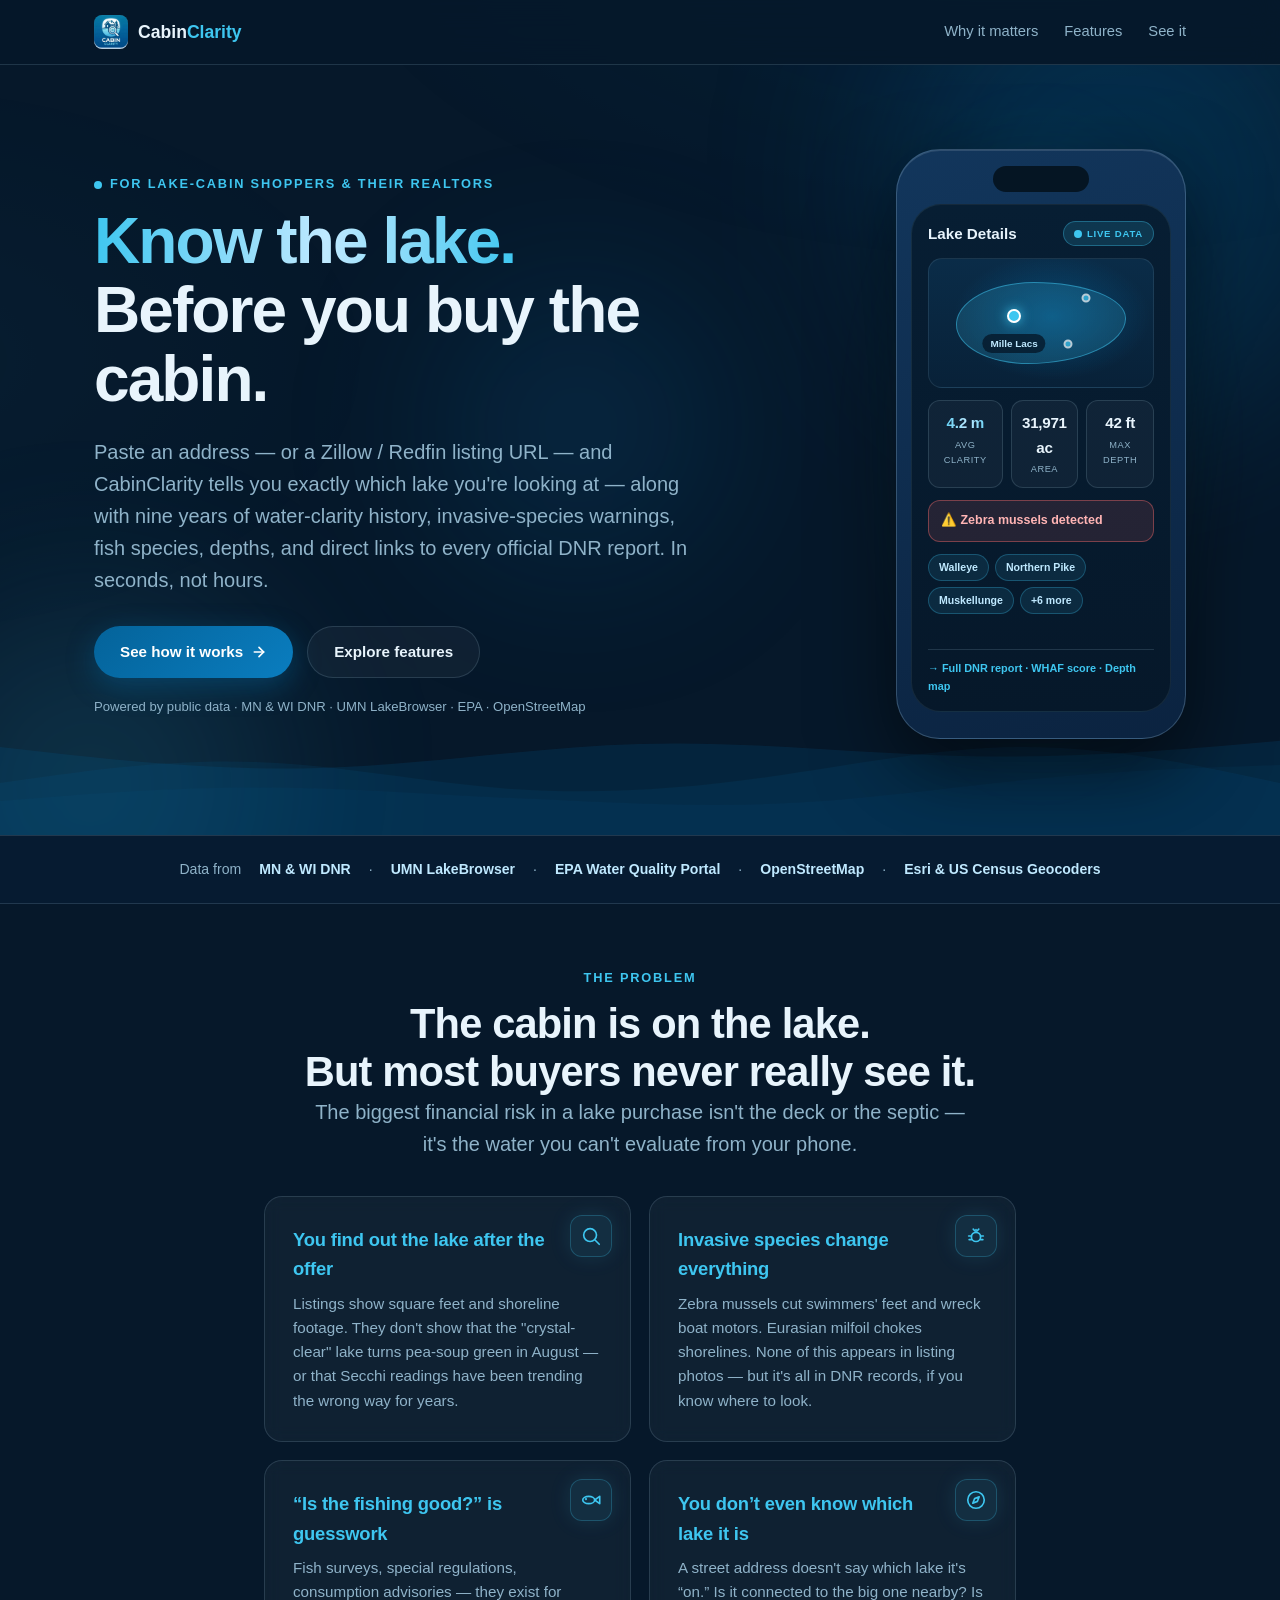
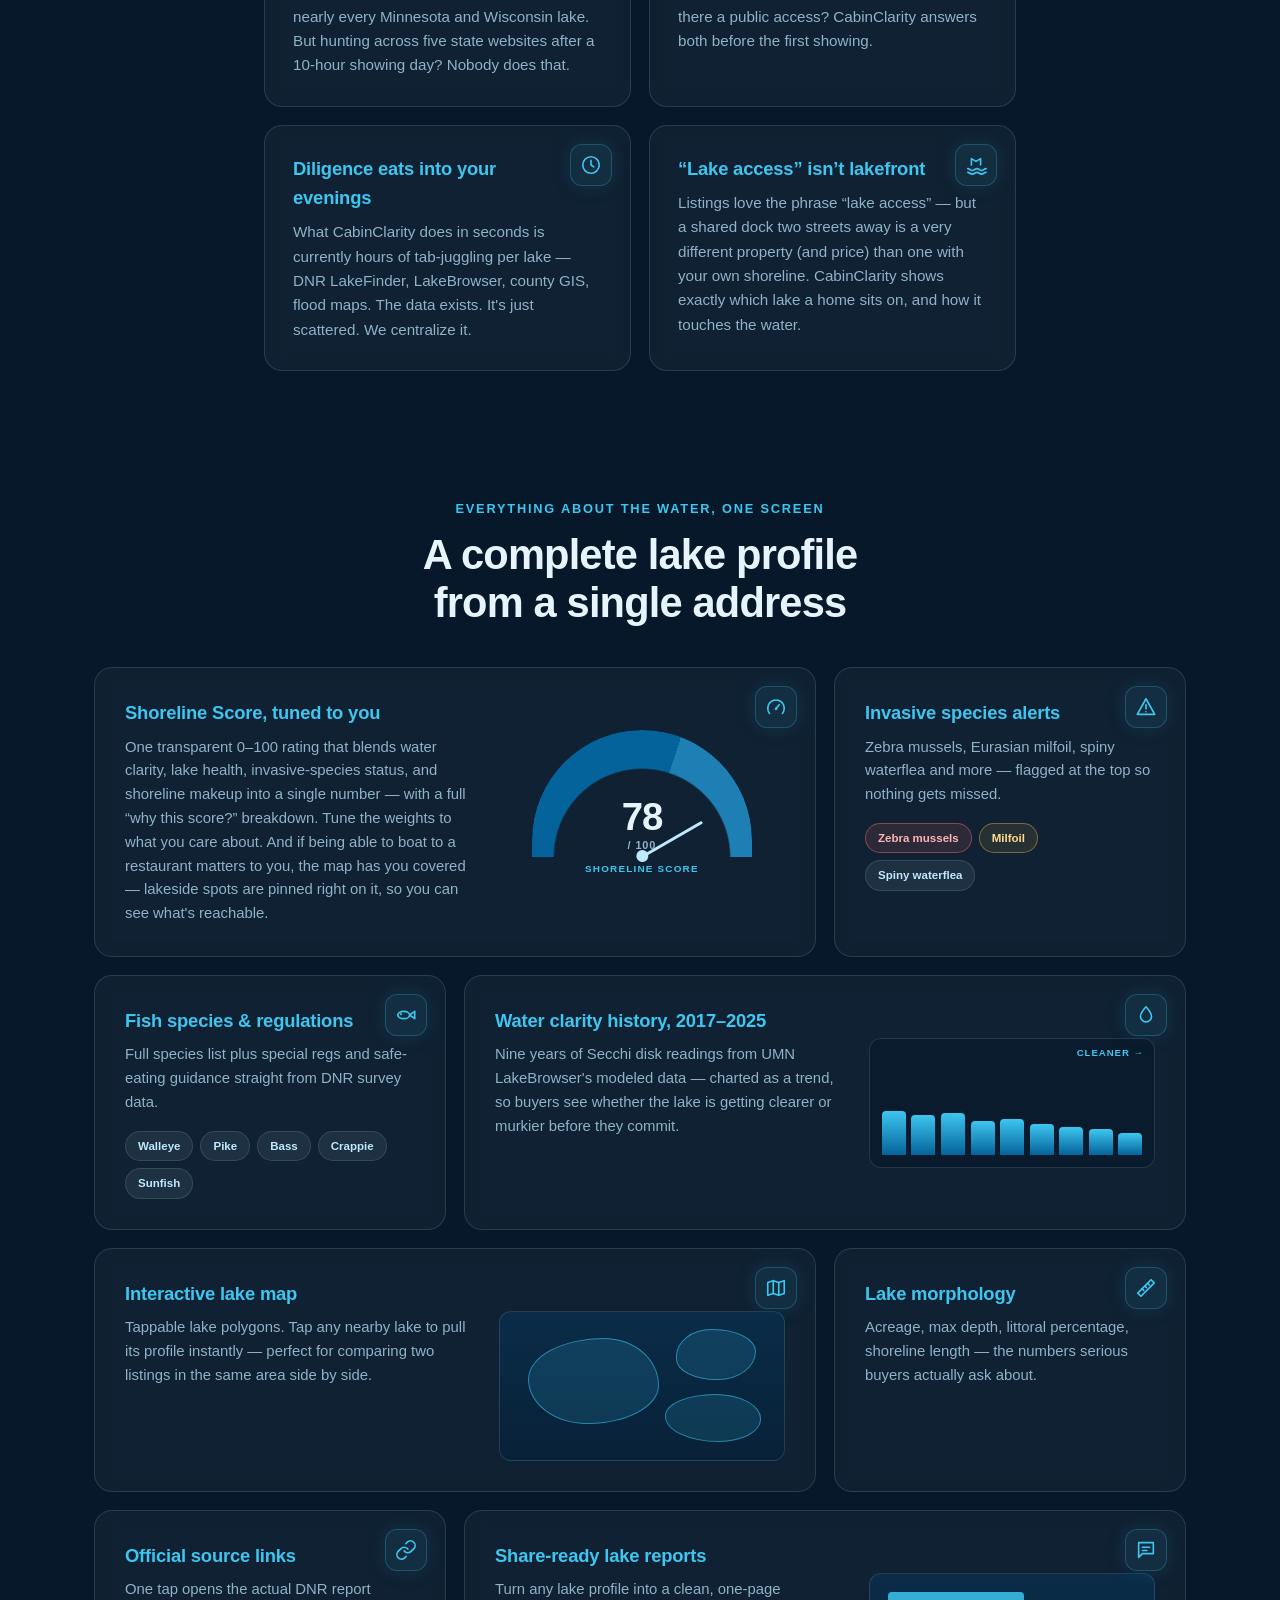
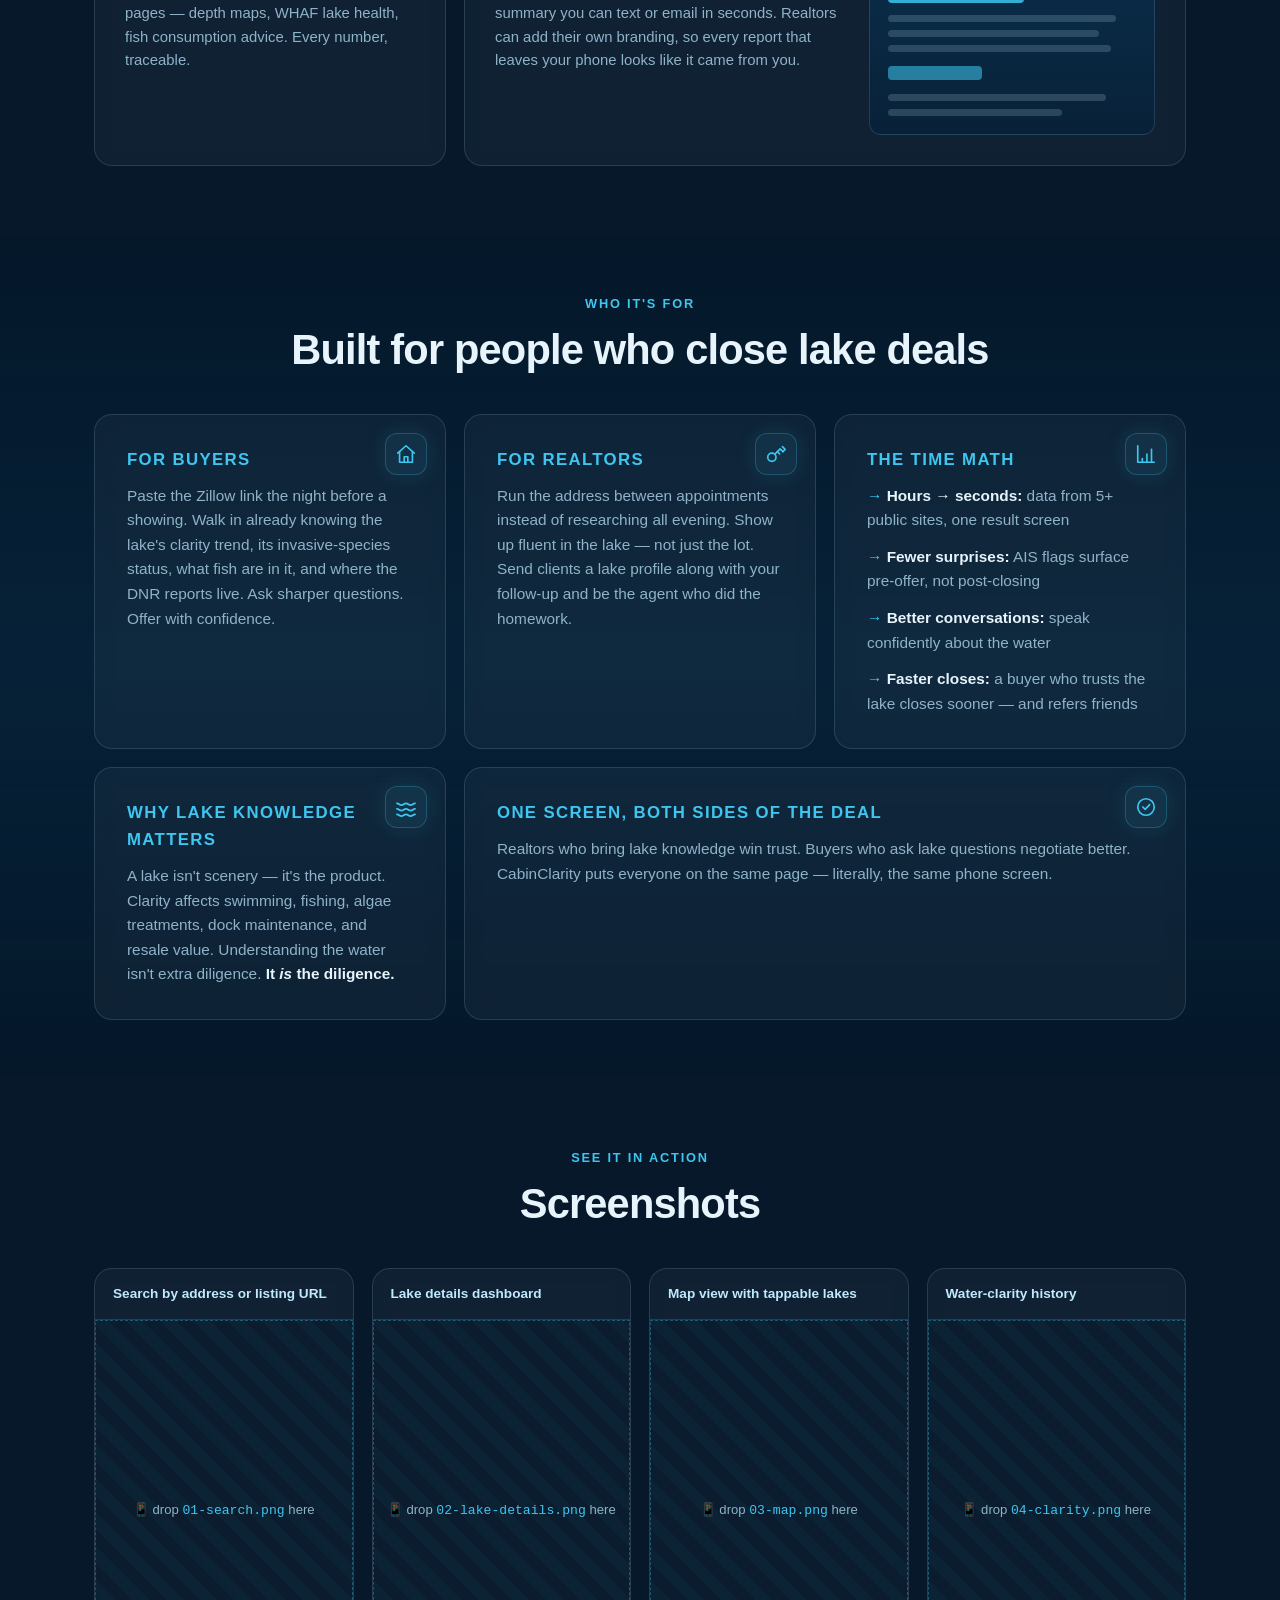
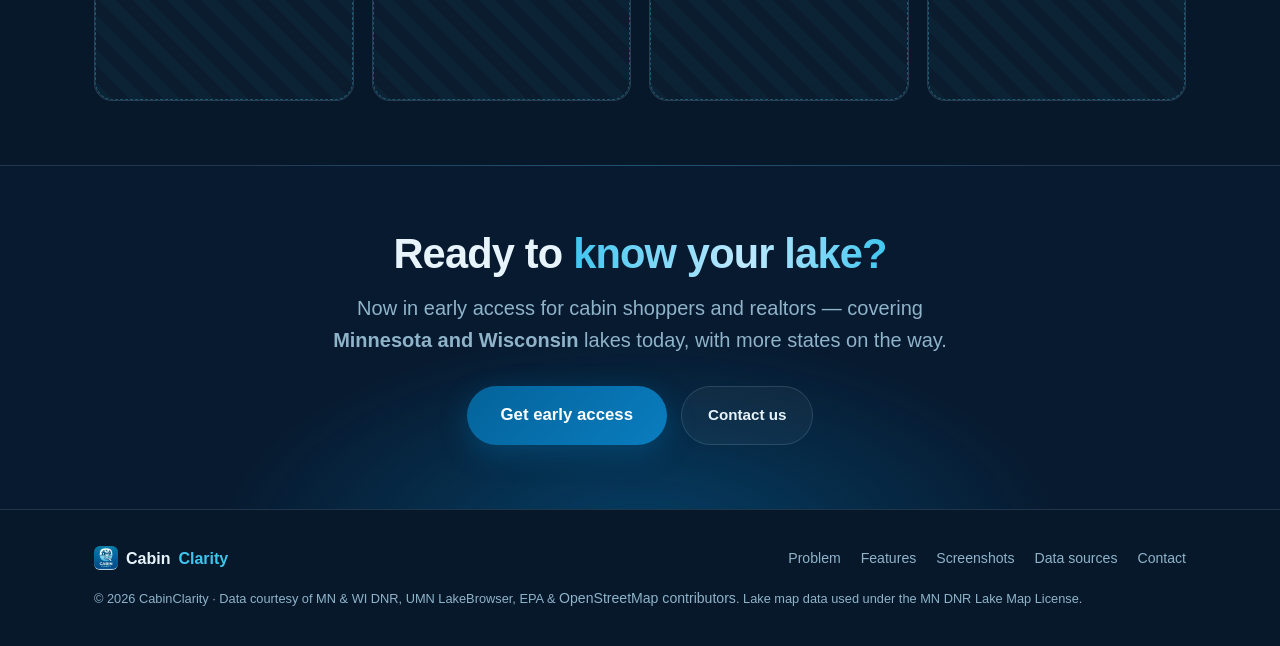
==== commit dcdeb523: "Add data-source attributions + Data sources & licenses page - Hero line, "Data from" strip, and foot" ====
--- a/index.html
+++ b/index.html
@@ -130,7 +130,7 @@
               <a class="btn btn-ghost" href="#features">Explore features</a>
             </div>
             <p class="micro reveal">
-              Powered by public data · UMN LakeBrowser · MN DNR LakeFinder
+              Powered by public data · MN &amp; WI DNR · UMN LakeBrowser · EPA · OpenStreetMap
             </p>
           </div>
 
@@ -191,13 +191,15 @@
       <section class="proof reveal">
         <div class="container proof-inner">
           <span>Data from</span>
-          <strong>MN DNR LakeFinder</strong>
+          <strong>MN &amp; WI DNR</strong>
           <span>·</span>
           <strong>UMN LakeBrowser</strong>
           <span>·</span>
-          <strong>Esri World Geocoder</strong>
+          <strong>EPA Water Quality Portal</strong>
           <span>·</span>
-          <strong>US Census Geocoder</strong>
+          <strong>OpenStreetMap</strong>
+          <span>·</span>
+          <strong>Esri &amp; US Census Geocoders</strong>
         </div>
       </section>
 
@@ -813,12 +815,15 @@
           <a href="#problem">Problem</a>
           <a href="#features">Features</a>
           <a href="#screens">Screenshots</a>
+          <a href="data-sources.html">Data sources</a>
           <a href="mailto:hello@cabinclarity.app">Contact</a>
         </nav>
-        <small
-          >© 2026 CabinClarity · Data courtesy of MN DNR, UMN LakeBrowser &amp;
-          open geocoders.</small
-        >
+        <small>
+          © 2026 CabinClarity · Data courtesy of MN &amp; WI DNR, UMN
+          LakeBrowser, EPA &amp; <a href="data-sources.html">OpenStreetMap
+          contributors</a>. Lake map data used under the MN DNR Lake Map
+          License.
+        </small>
       </div>
     </footer>
 
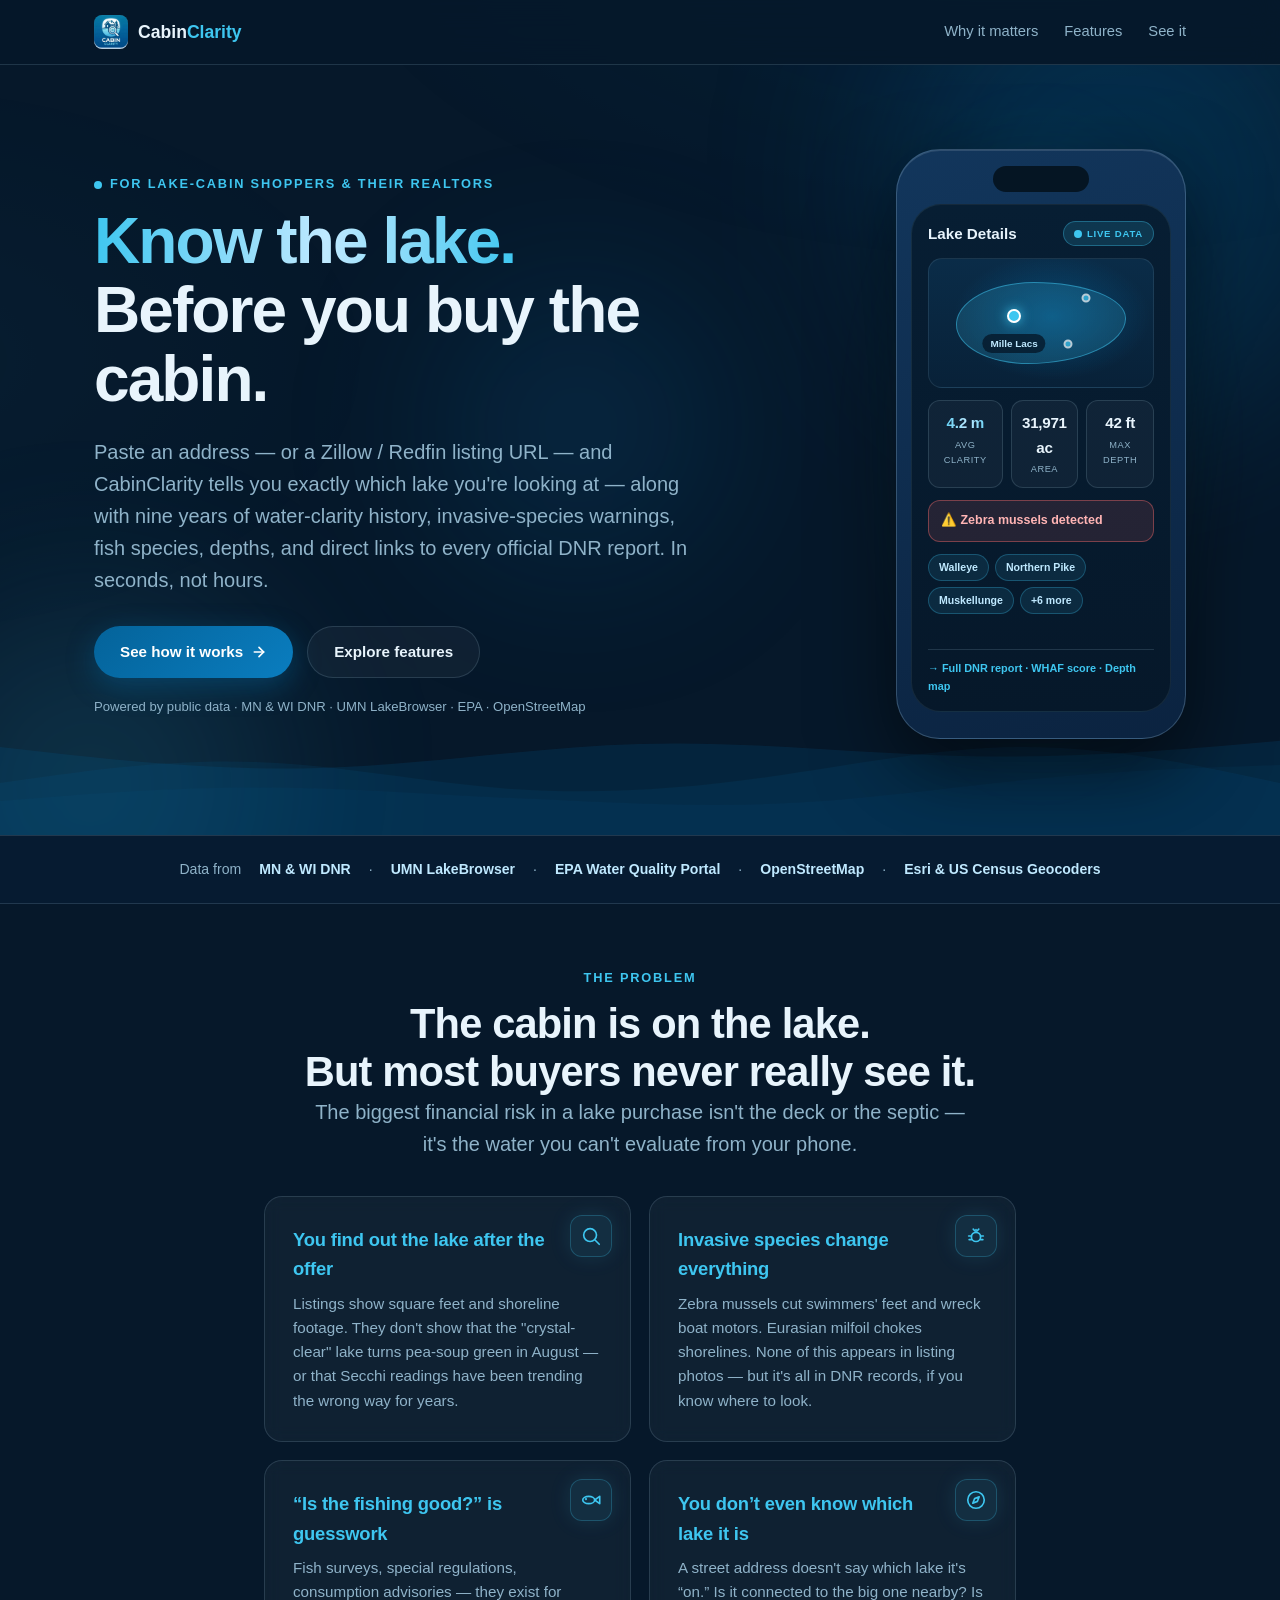
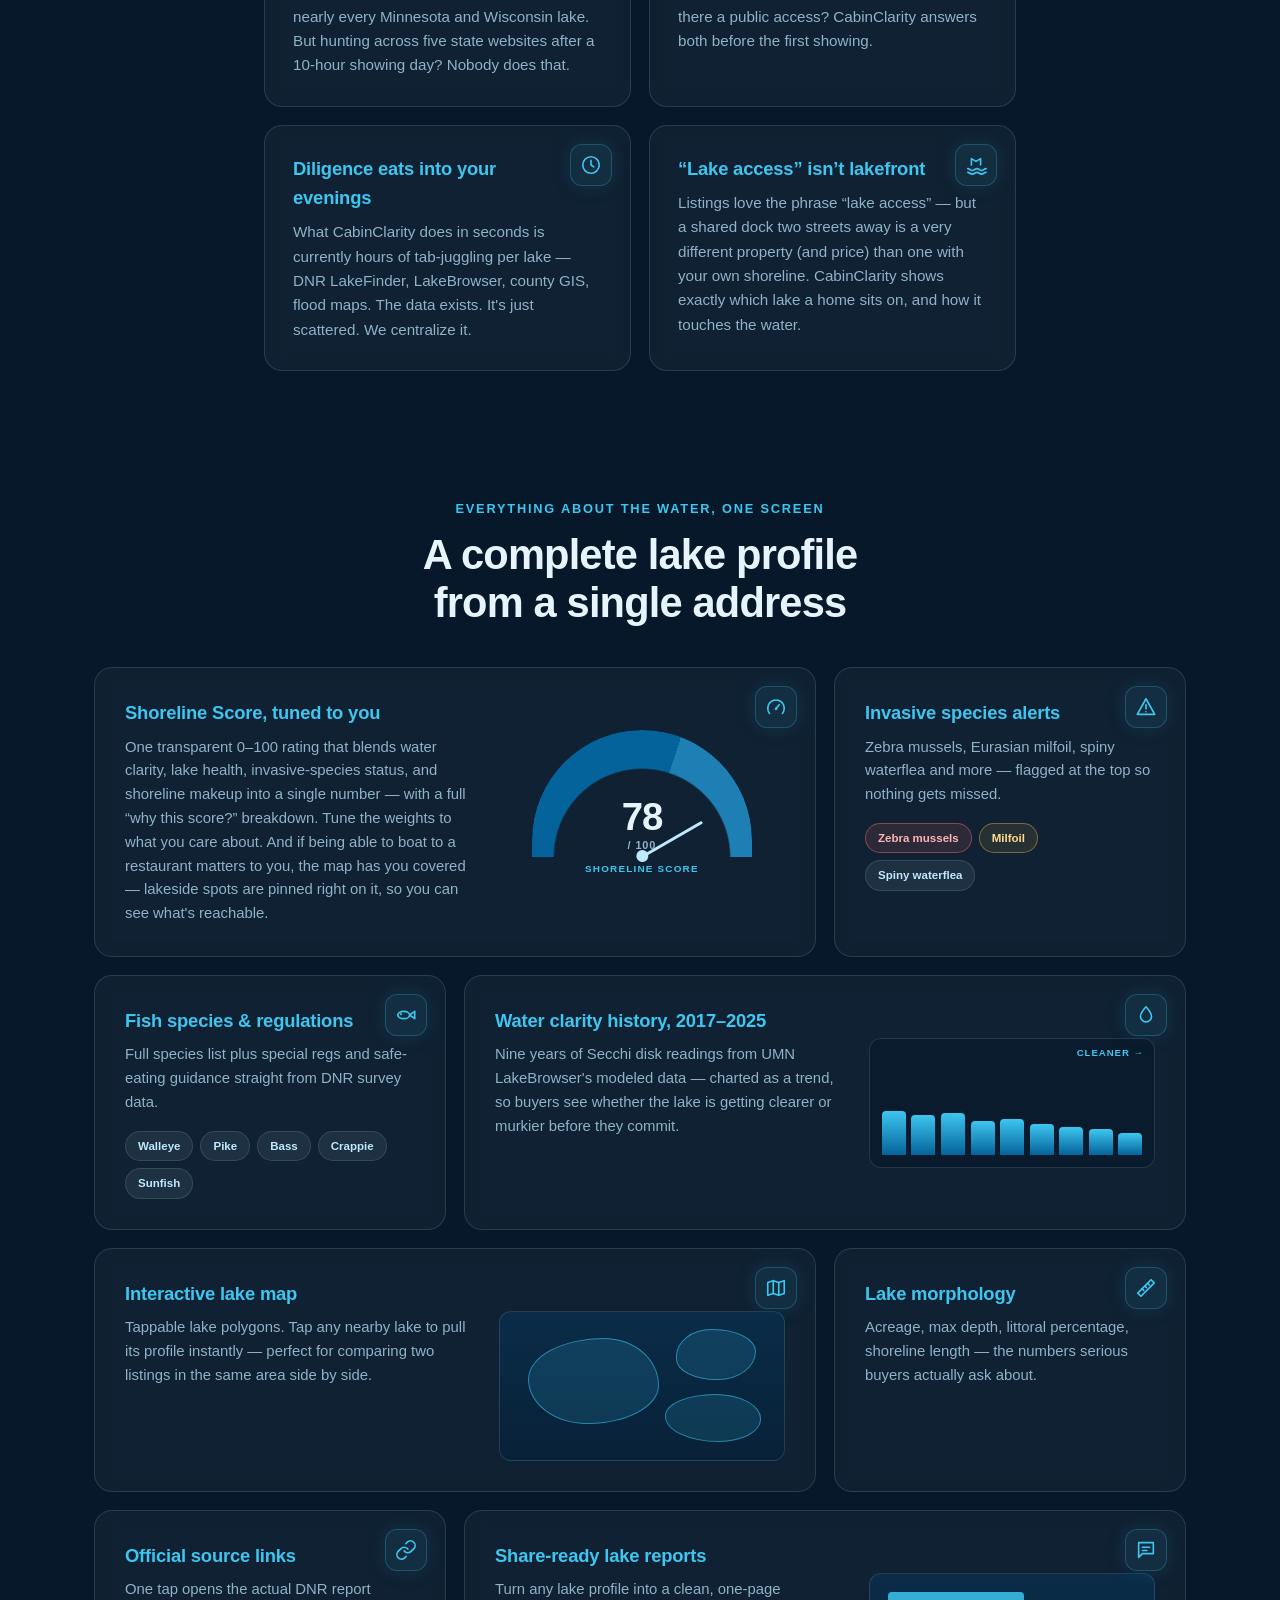
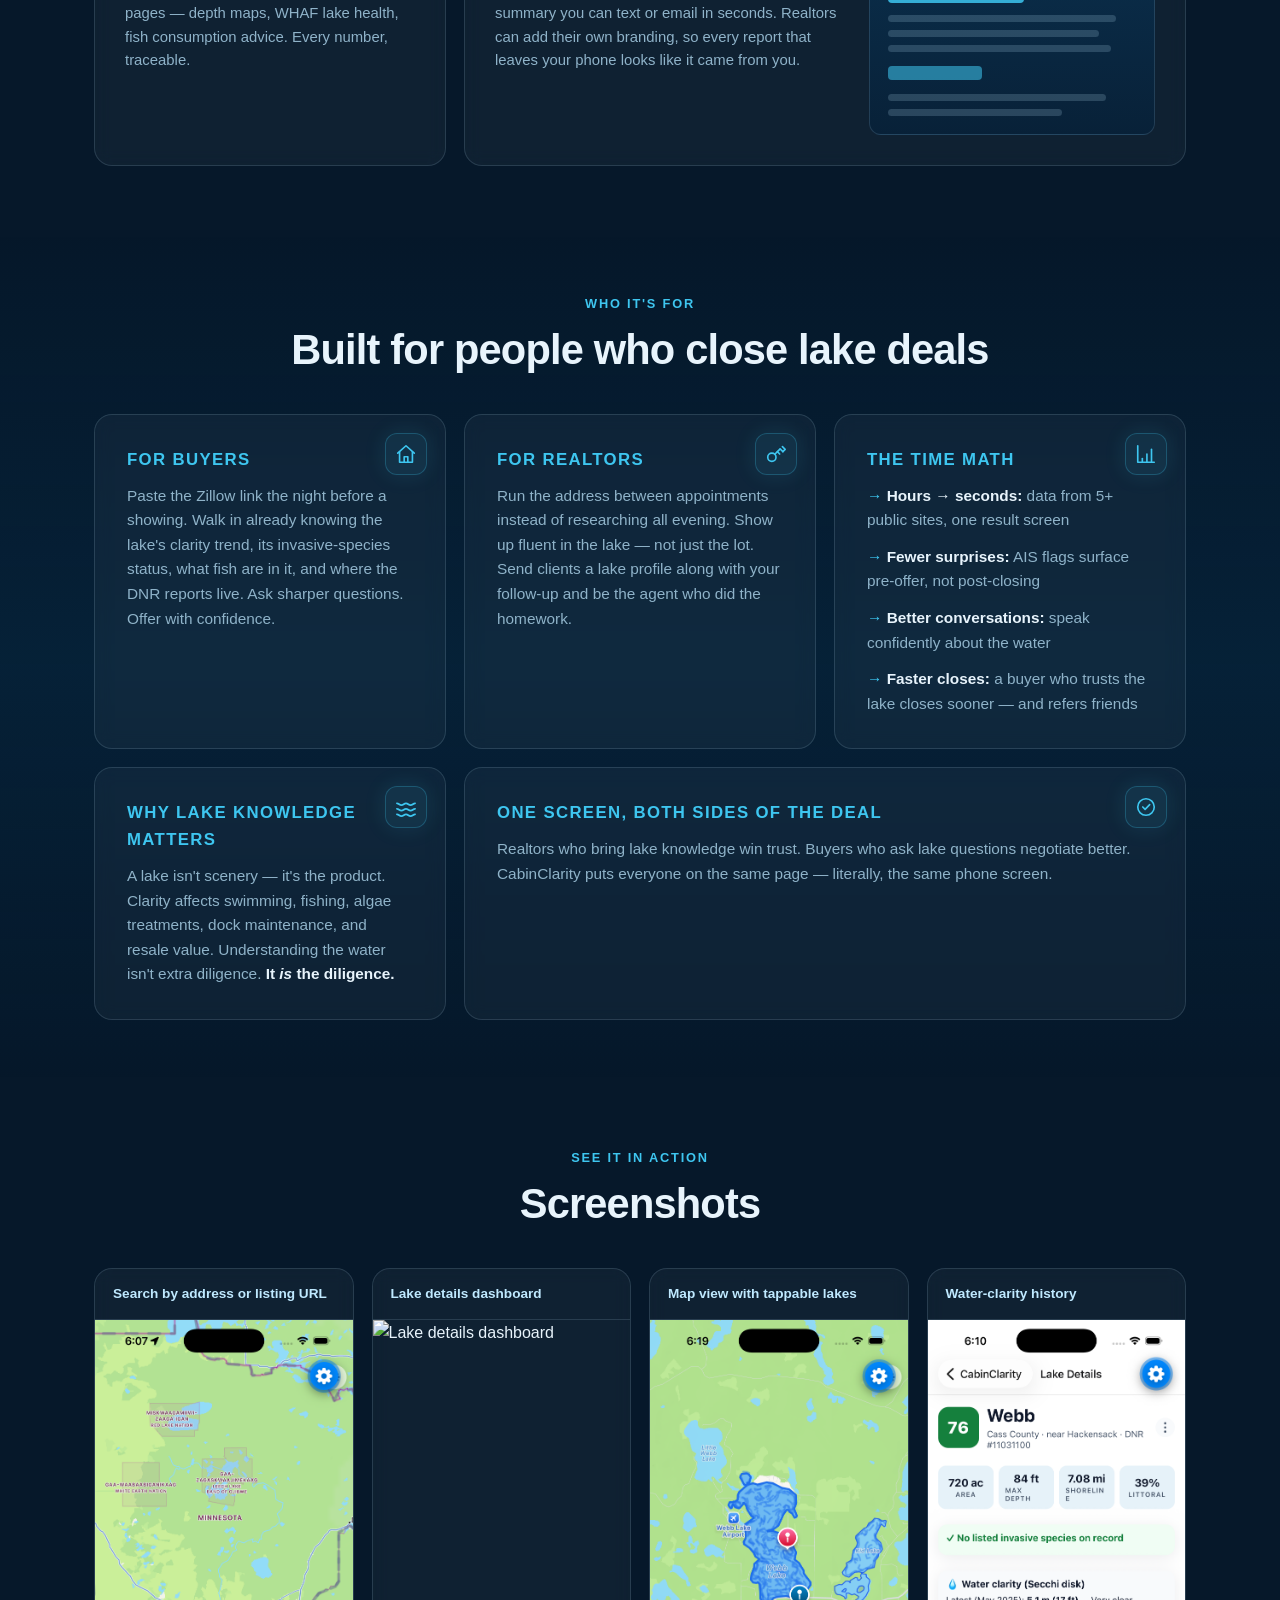
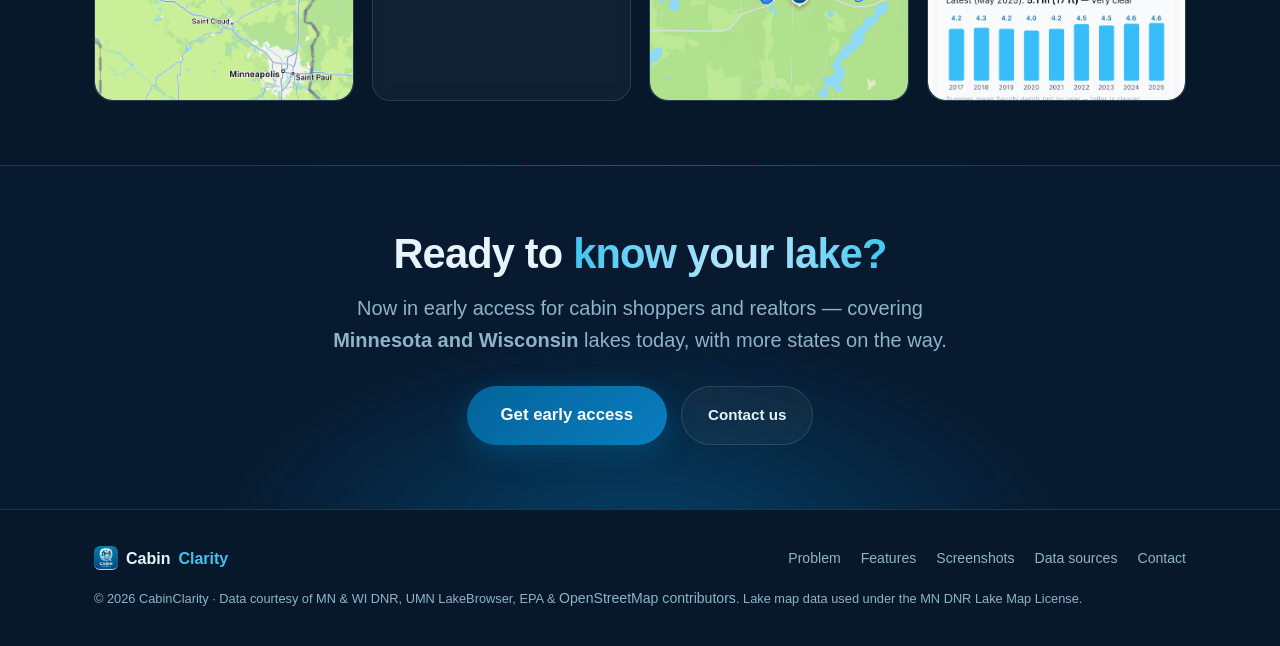
==== commit 2c388c3e: "feat: add actual screenshots to marketing site - Replace placeholder divs with <img> tags for all 4 " ====
--- a/index.html
+++ b/index.html
@@ -753,26 +753,26 @@
           <div class="shot-grid">
             <figure class="shot glass reveal">
               <figcaption>Search by address or listing URL</figcaption>
-              <div class="shot-img placeholder">
-                <span>📱 drop <code>01-search.png</code> here</span>
+              <div class="shot-img">
+                <img src="assets/01-search.png" alt="Search by address or listing URL" loading="lazy" />
               </div>
             </figure>
             <figure class="shot glass reveal">
               <figcaption>Lake details dashboard</figcaption>
-              <div class="shot-img placeholder">
-                <span>📱 drop <code>02-lake-details.png</code> here</span>
+              <div class="shot-img">
+                <img src="assets/02-lake-details.png" alt="Lake details dashboard" loading="lazy" />
               </div>
             </figure>
             <figure class="shot glass reveal">
               <figcaption>Map view with tappable lakes</figcaption>
-              <div class="shot-img placeholder">
-                <span>📱 drop <code>03-map.png</code> here</span>
+              <div class="shot-img">
+                <img src="assets/03-map.png" alt="Map view with tappable lakes" loading="lazy" />
               </div>
             </figure>
             <figure class="shot glass reveal">
               <figcaption>Water-clarity history</figcaption>
-              <div class="shot-img placeholder">
-                <span>📱 drop <code>04-clarity.png</code> here</span>
+              <div class="shot-img">
+                <img src="assets/04-clarity.png" alt="Water-clarity history" loading="lazy" />
               </div>
             </figure>
           </div>
--- a/style.css
+++ b/style.css
@@ -1120,9 +1120,12 @@
 .shot-img.placeholder code {
   color: var(--cyan);
 }
-.shot-img:not(.placeholder) {
+.shot-img img {
+  width: 100%;
+  height: 100%;
   object-fit: cover;
   object-position: top;
+  border-radius: 0 0 var(--radius) var(--radius);
 }
 
 /* ---------- final CTA ---------- */
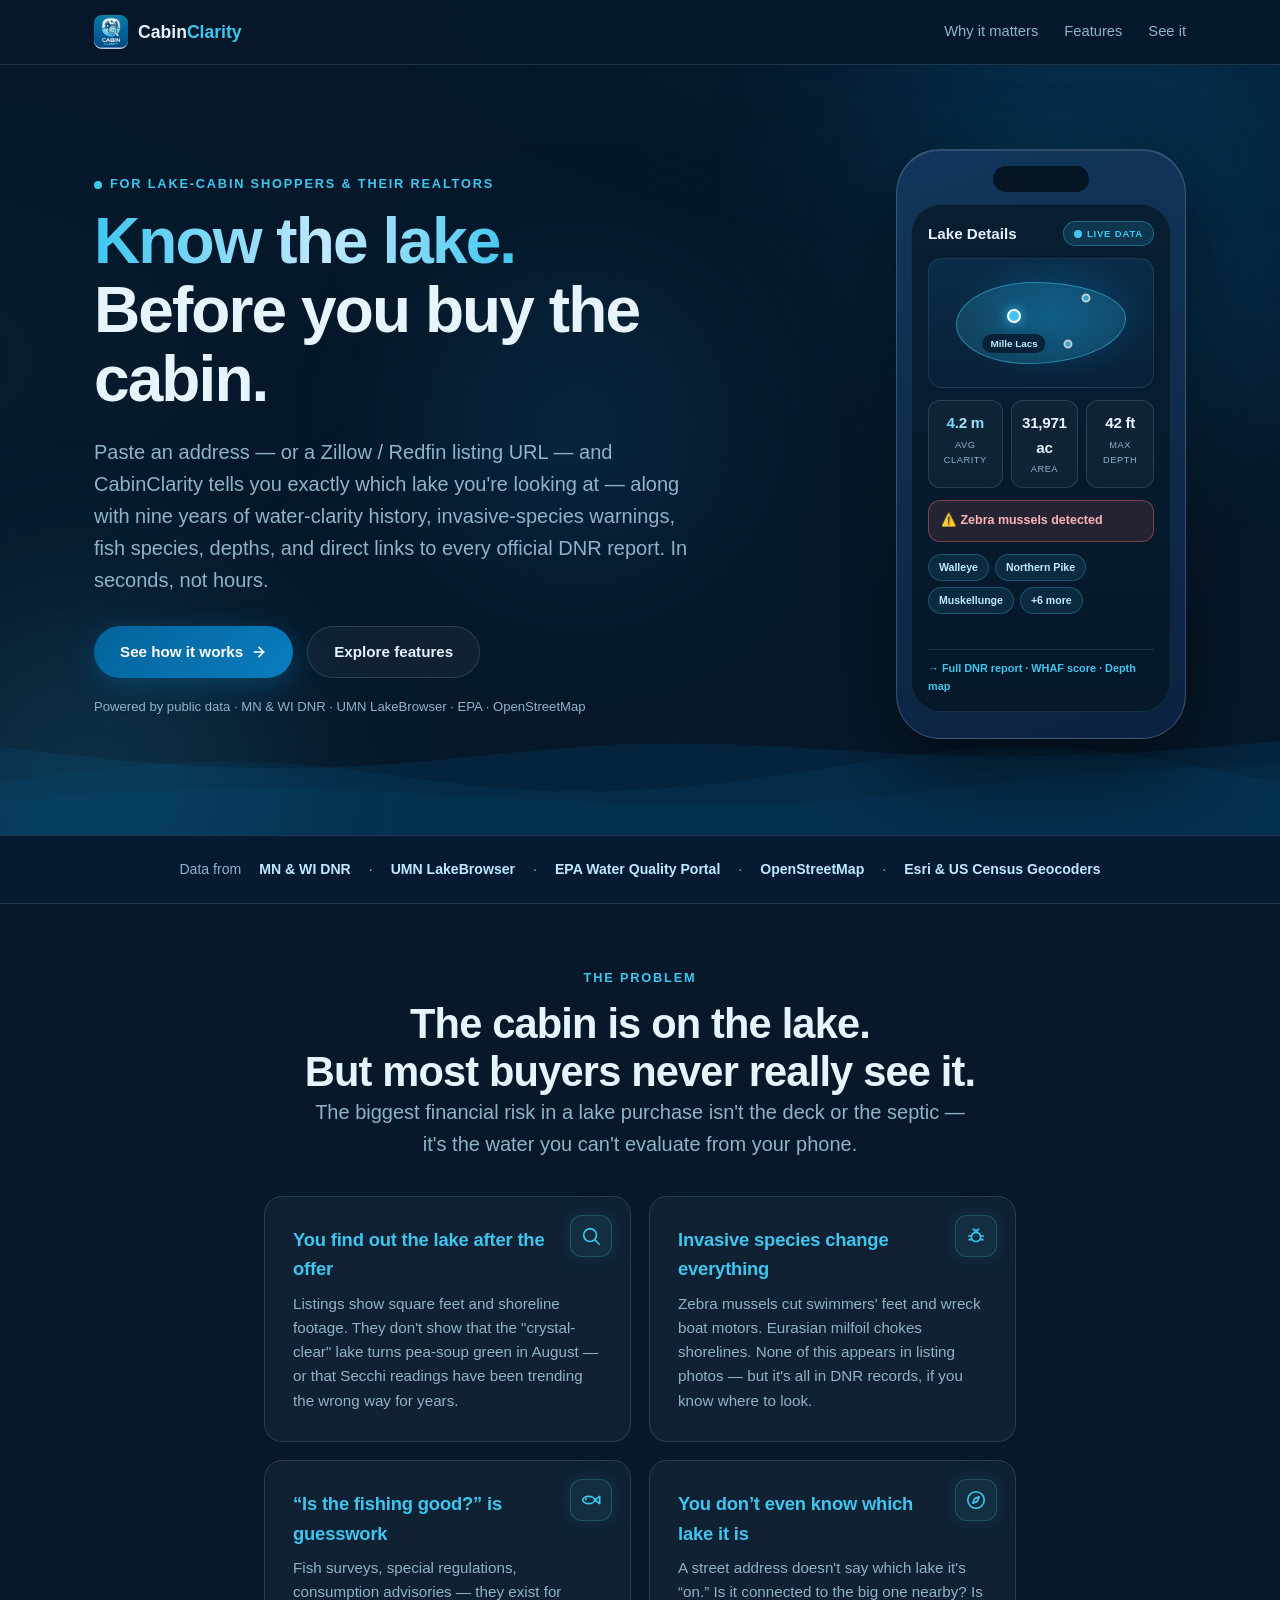
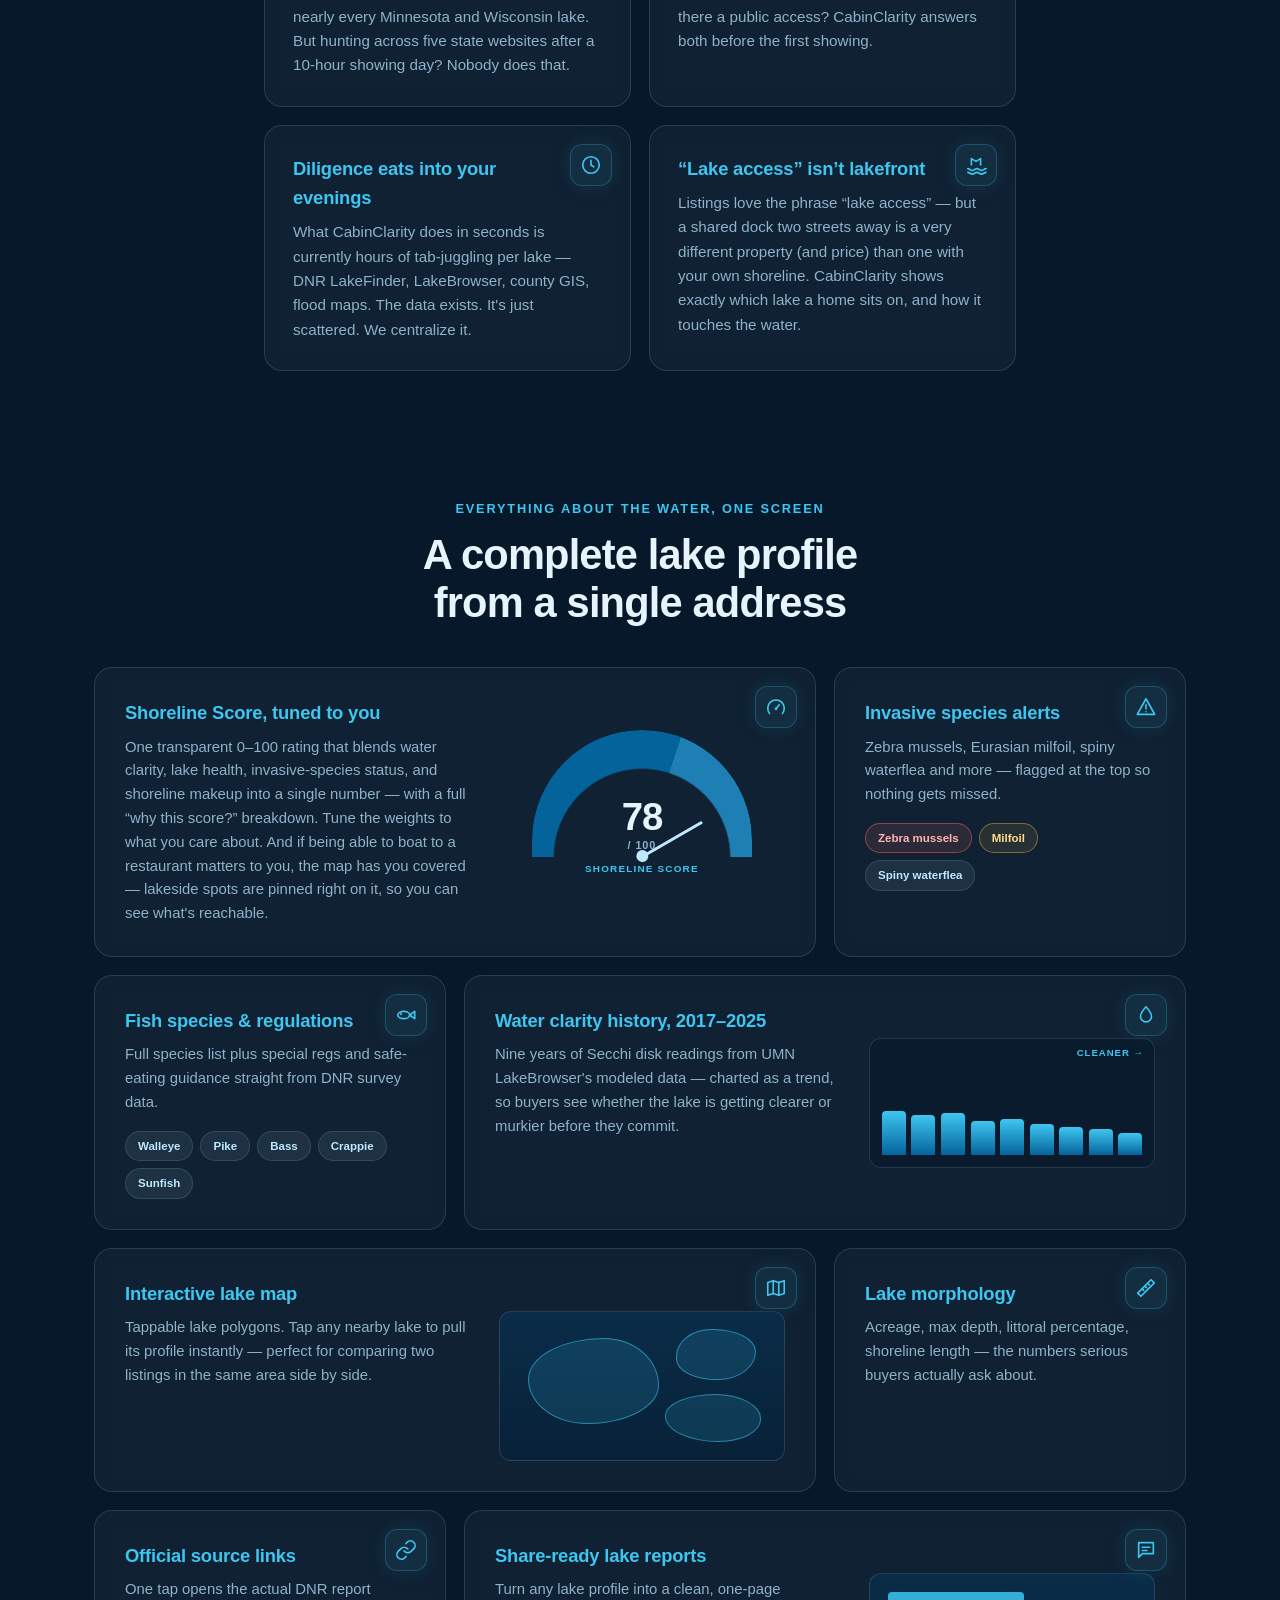
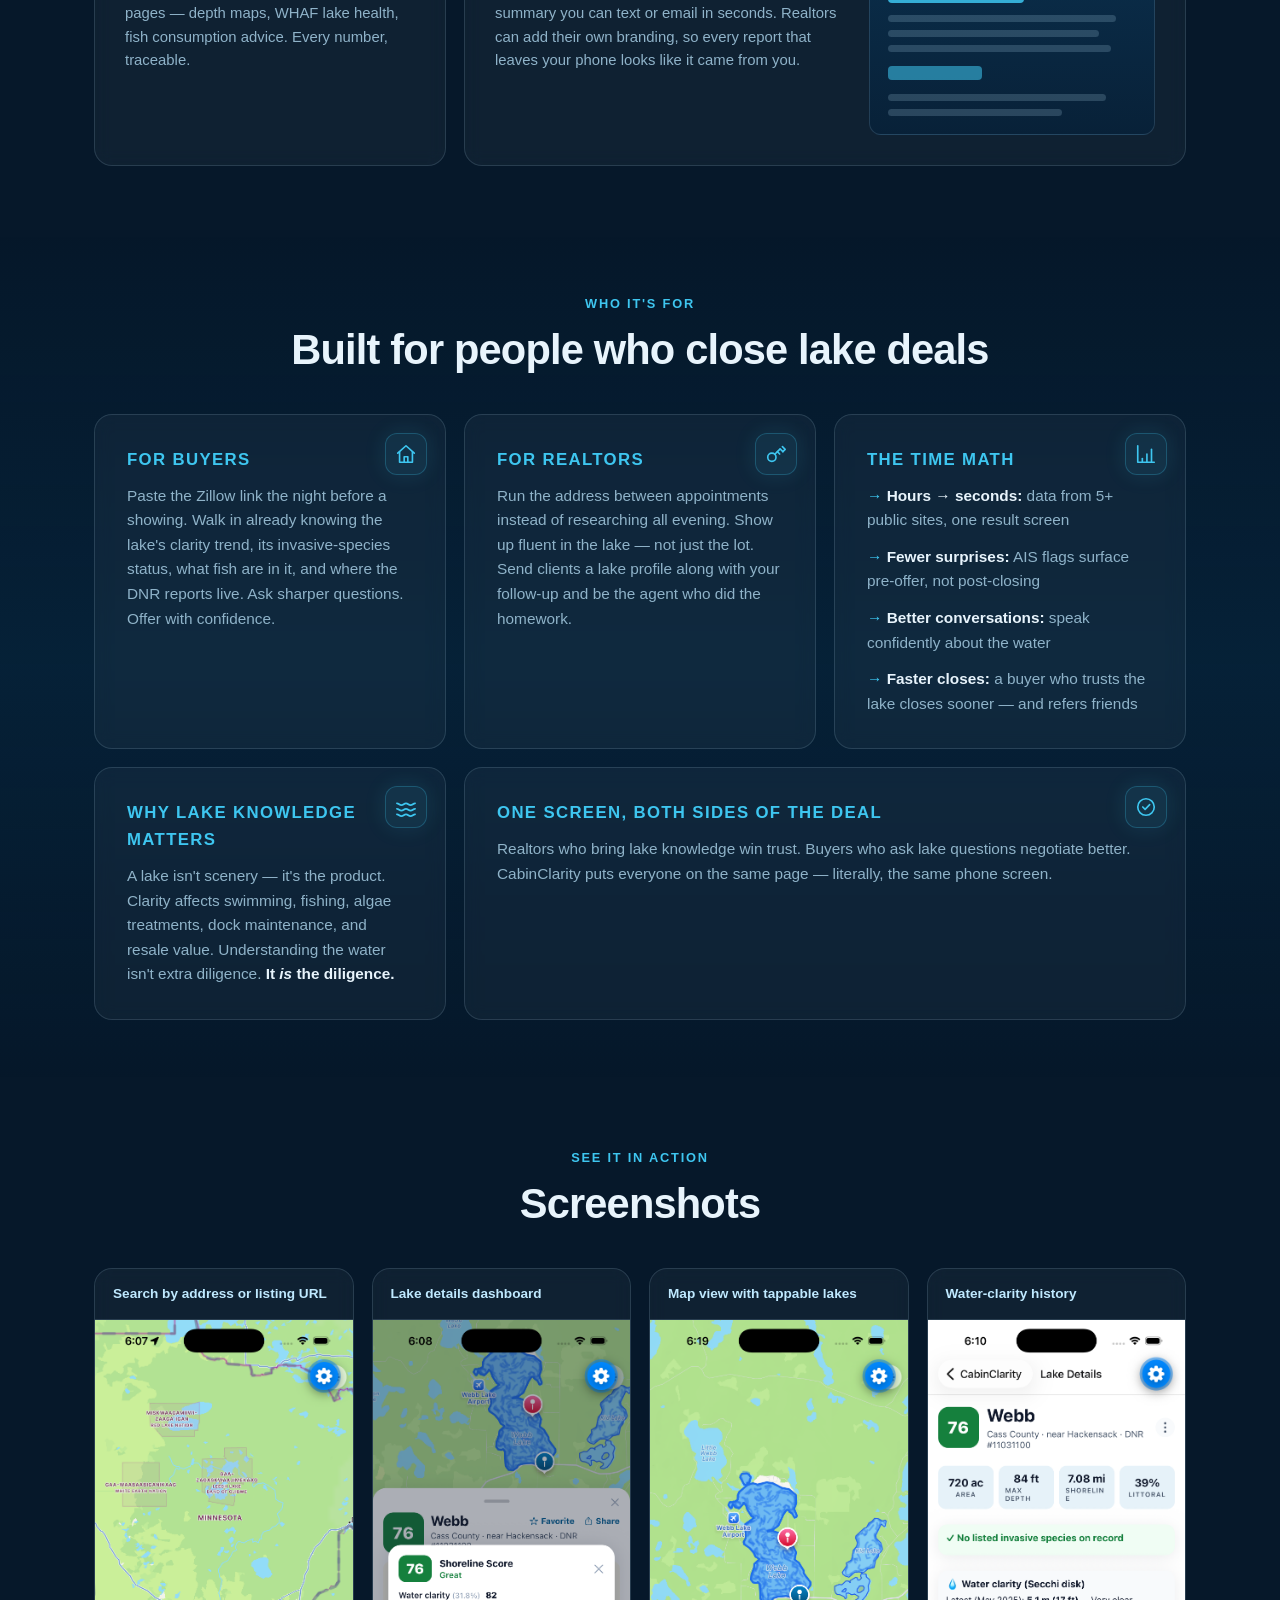
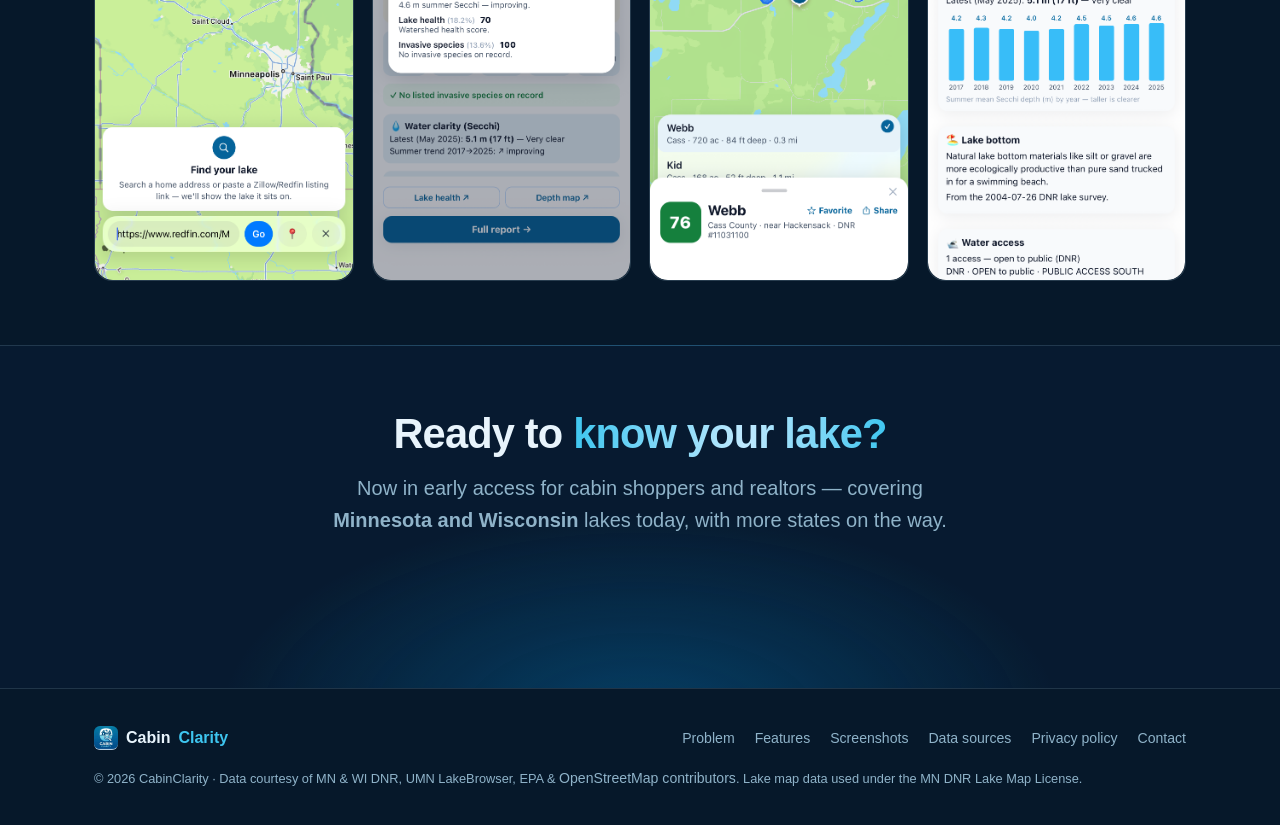
==== commit 008c6bb5: "adding privacy policy" ====
--- a/index.html
+++ b/index.html
@@ -816,6 +816,7 @@
           <a href="#features">Features</a>
           <a href="#screens">Screenshots</a>
           <a href="data-sources.html">Data sources</a>
+          <a href="privacy.html">Privacy policy</a>
           <a href="mailto:hello@cabinclarity.app">Contact</a>
         </nav>
         <small>
--- a/style.css
+++ b/style.css
@@ -1092,11 +1092,6 @@
   color: var(--ice);
   border-bottom: 1px solid var(--glass-border);
 }
-.shot-img {
-  aspect-ratio: 9 / 17;
-  max-height: 380px;
-  width: 100%;
-}
 .shot-img.placeholder {
   display: flex;
   align-items: center;
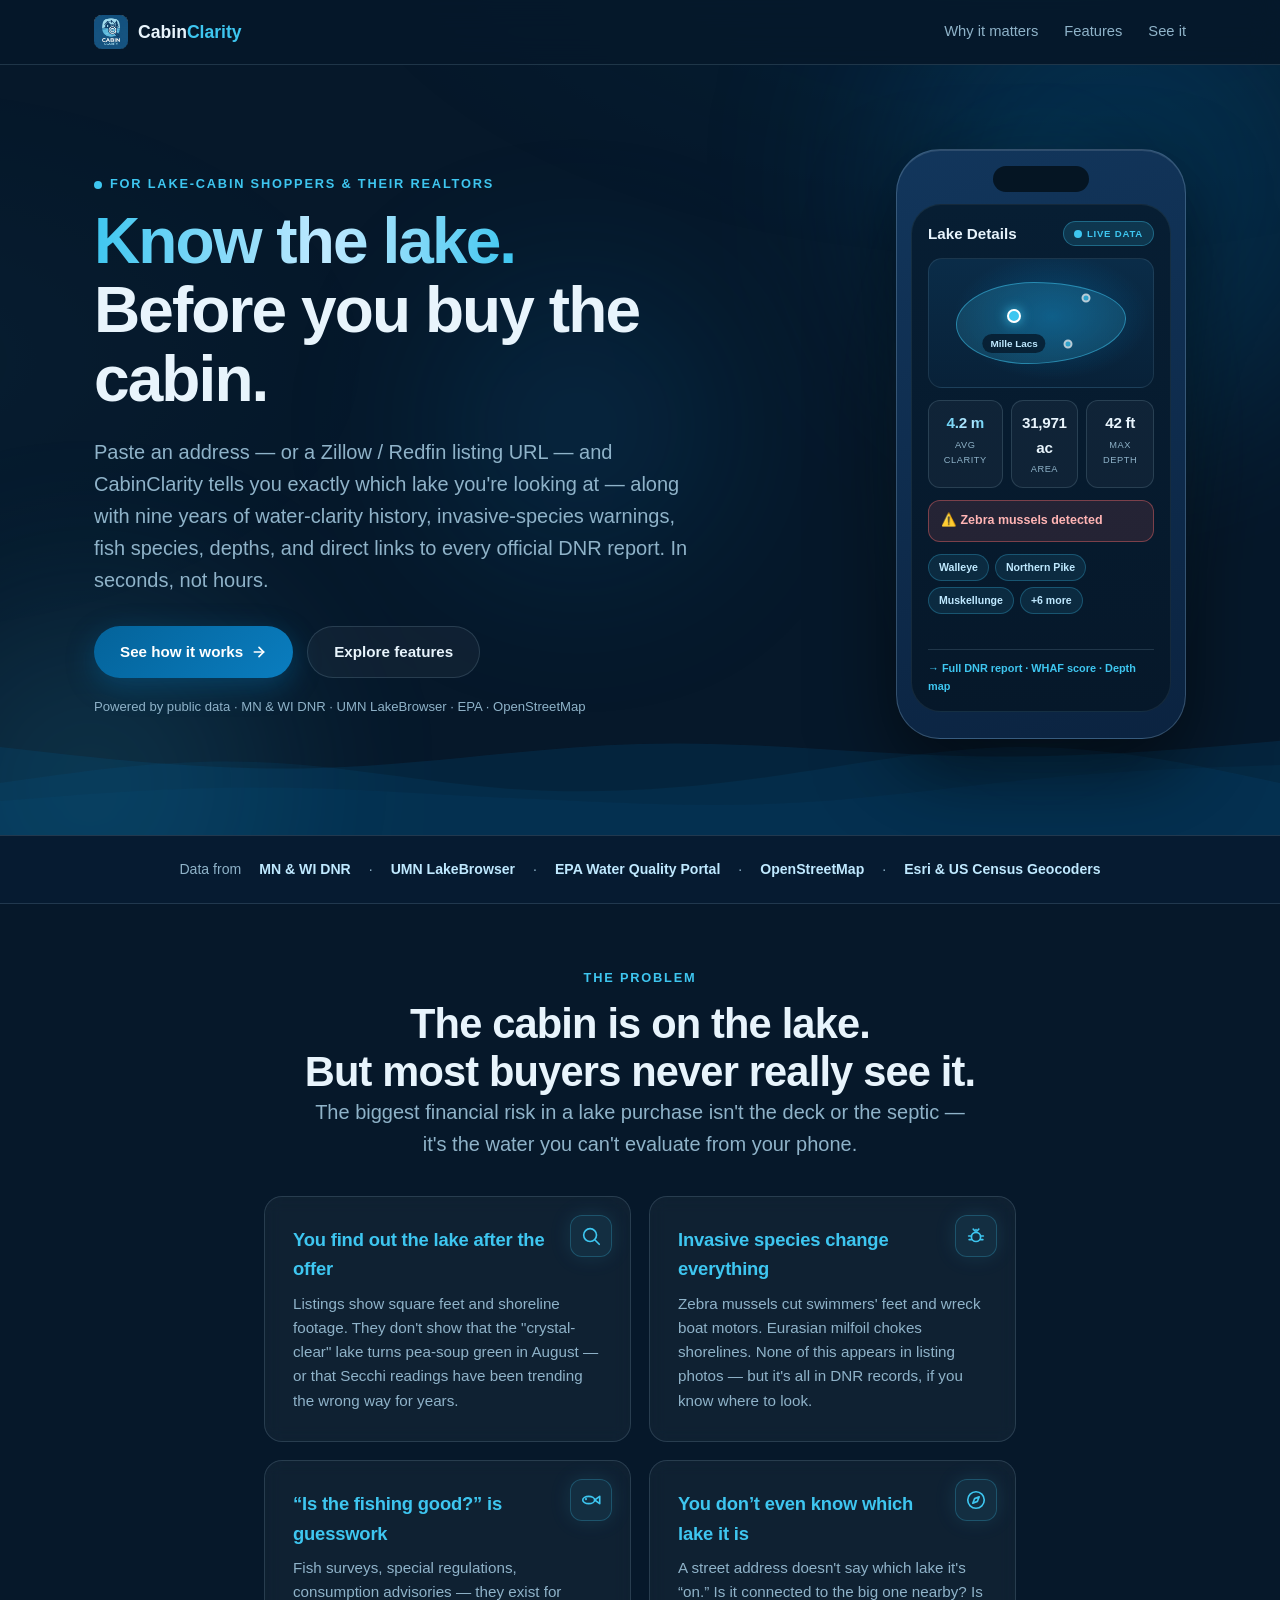
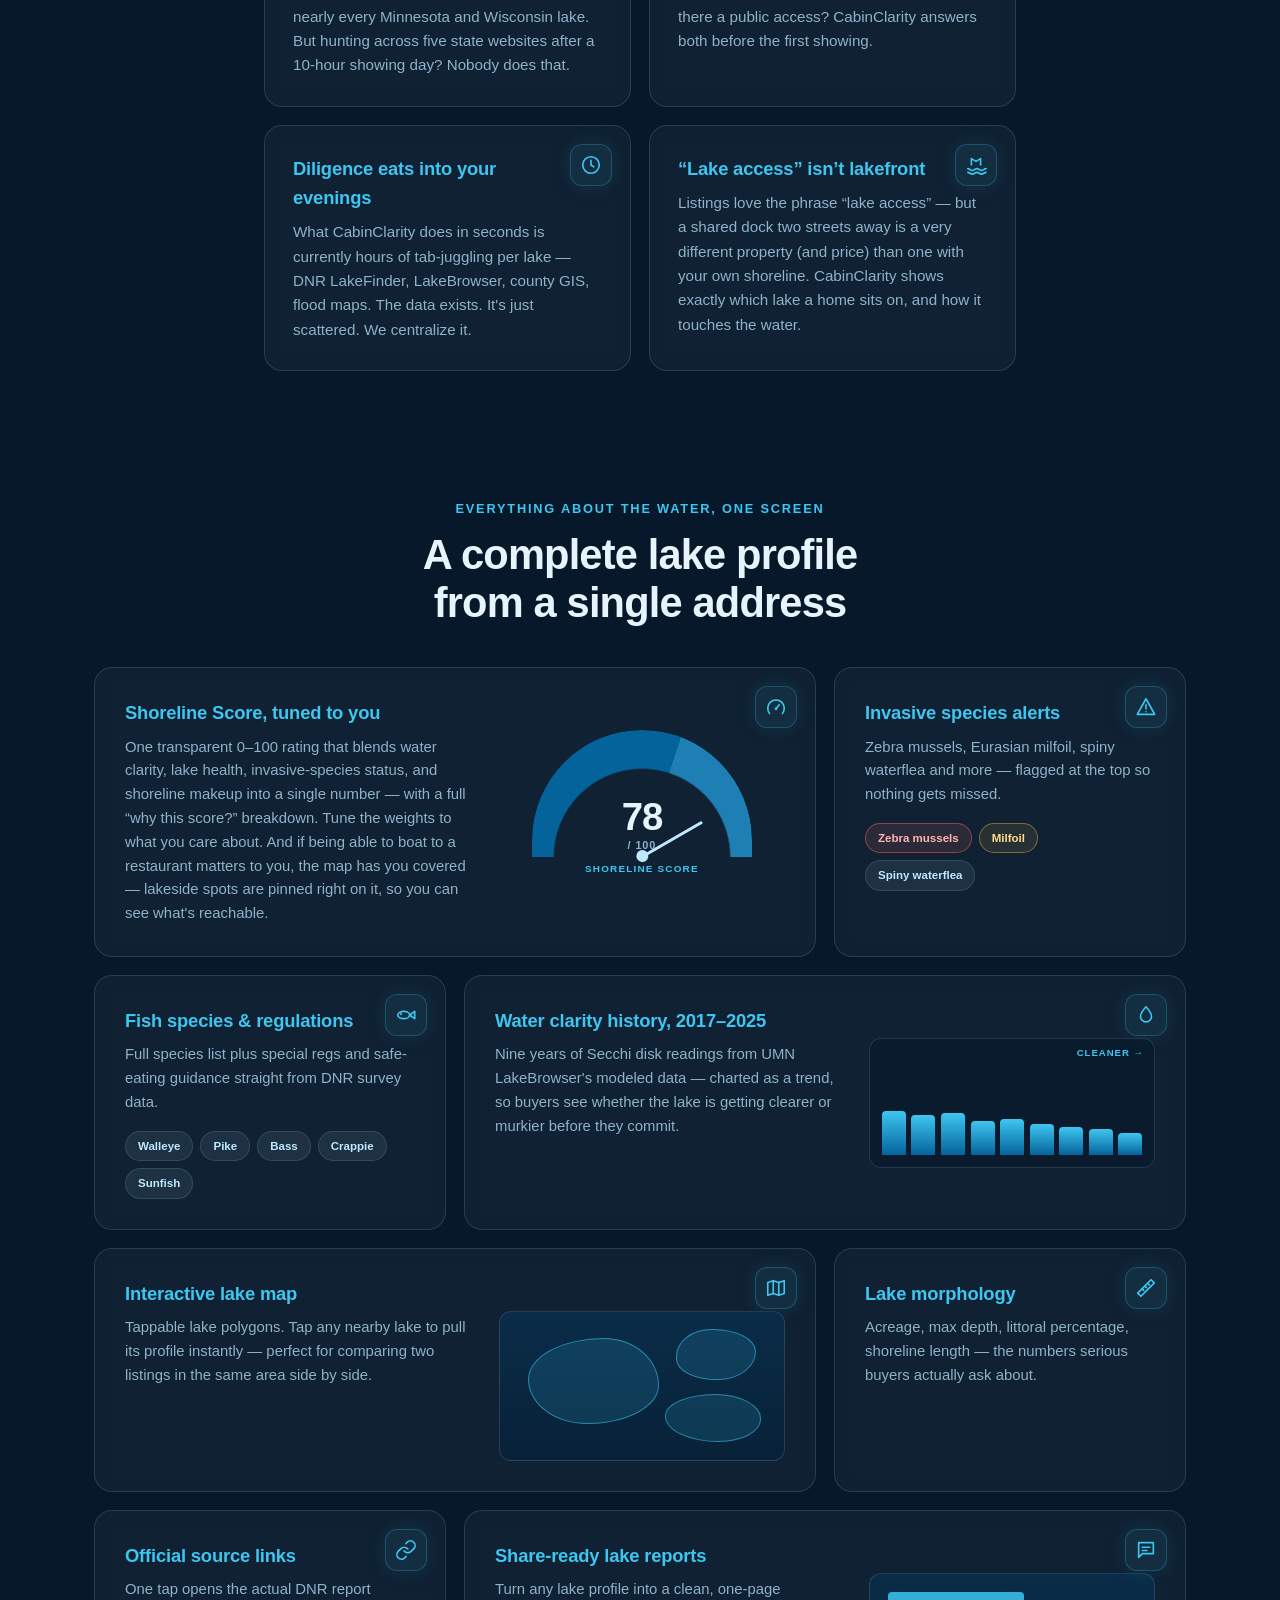
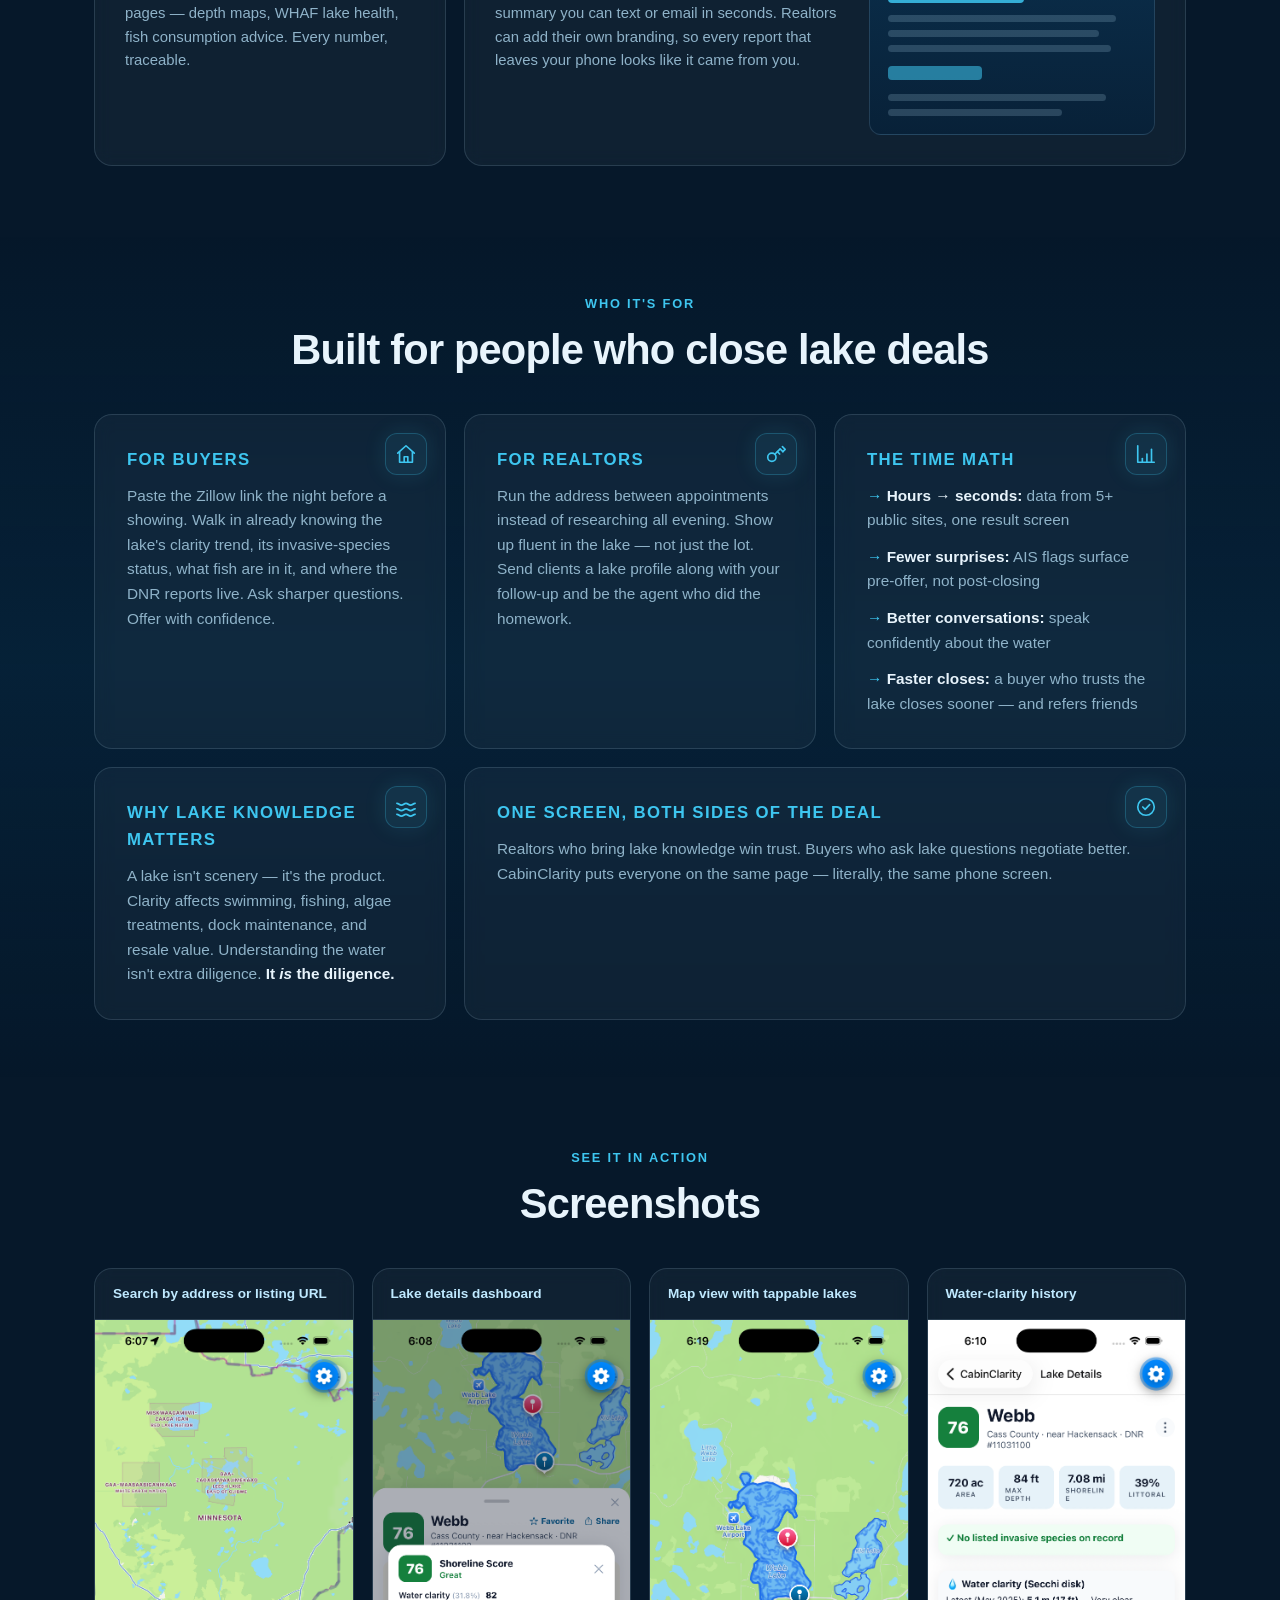
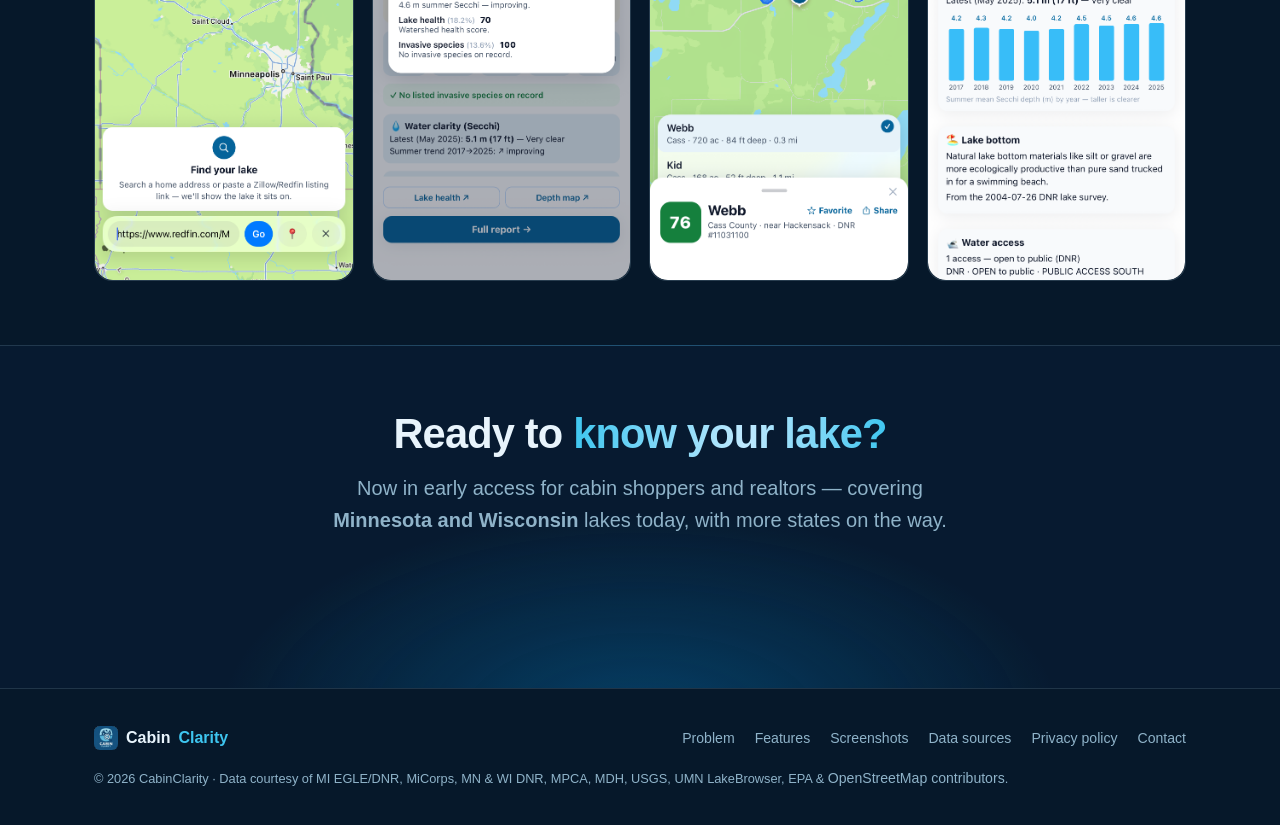
==== commit 676eab49: "SEO" ====
--- a/index.html
+++ b/index.html
@@ -9,7 +9,7 @@
     <title>CabinClarity — Know the Lake Before You Buy</title>
     <meta
       name="description"
-      content="Enter an address or Zillow/Redfin listing URL and instantly see which Minnesota or Wisconsin lake it's on — with clarity history, invasive species alerts, fish species, depth data, and official DNR reports. Built for lake-cabin shoppers and the realtors who serve them. More states coming soon."
+      content="Enter an address or Zillow/Redfin listing URL and instantly see which Minnesota, Wisconsin, or Michigan lake it's on — with clarity history, invasive species alerts, fish species, depth data, and official DNR reports. Built for lake-cabin shoppers and the realtors who serve them. More states coming soon."
     />
     <meta
       property="og:title"
@@ -17,7 +17,7 @@
     />
     <meta
       property="og:description"
-      content="Clarity history, invasive species, fish lists & DNR deep links for any Minnesota or Wisconsin lake-cabin address. In seconds."
+      content="Clarity history, invasive species, fish lists & DNR deep links for any Minnesota, Wisconsin, or Michigan lake-cabin address. In seconds."
     />
     <meta property="og:type" content="website" />
     <meta property="og:url" content="https://cabinclarity.app/" />
@@ -804,29 +804,7 @@
       </section>
     </main>
 
-    <footer class="footer">
-      <div class="container footer-inner">
-        <div class="footer-brand">
-          <img src="assets/icon.png" alt="" width="24" height="24" /> Cabin<b
-            >Clarity</b
-          >
-        </div>
-        <nav aria-label="Footer">
-          <a href="#problem">Problem</a>
-          <a href="#features">Features</a>
-          <a href="#screens">Screenshots</a>
-          <a href="data-sources.html">Data sources</a>
-          <a href="privacy.html">Privacy policy</a>
-          <a href="mailto:hello@cabinclarity.app">Contact</a>
-        </nav>
-        <small>
-          © 2026 CabinClarity · Data courtesy of MN &amp; WI DNR, UMN
-          LakeBrowser, EPA &amp; <a href="data-sources.html">OpenStreetMap
-          contributors</a>. Lake map data used under the MN DNR Lake Map
-          License.
-        </small>
-      </div>
-    </footer>
+    <footer class="footer" data-footer></footer>
 
     <script src="script.js" defer></script>
   </body>
